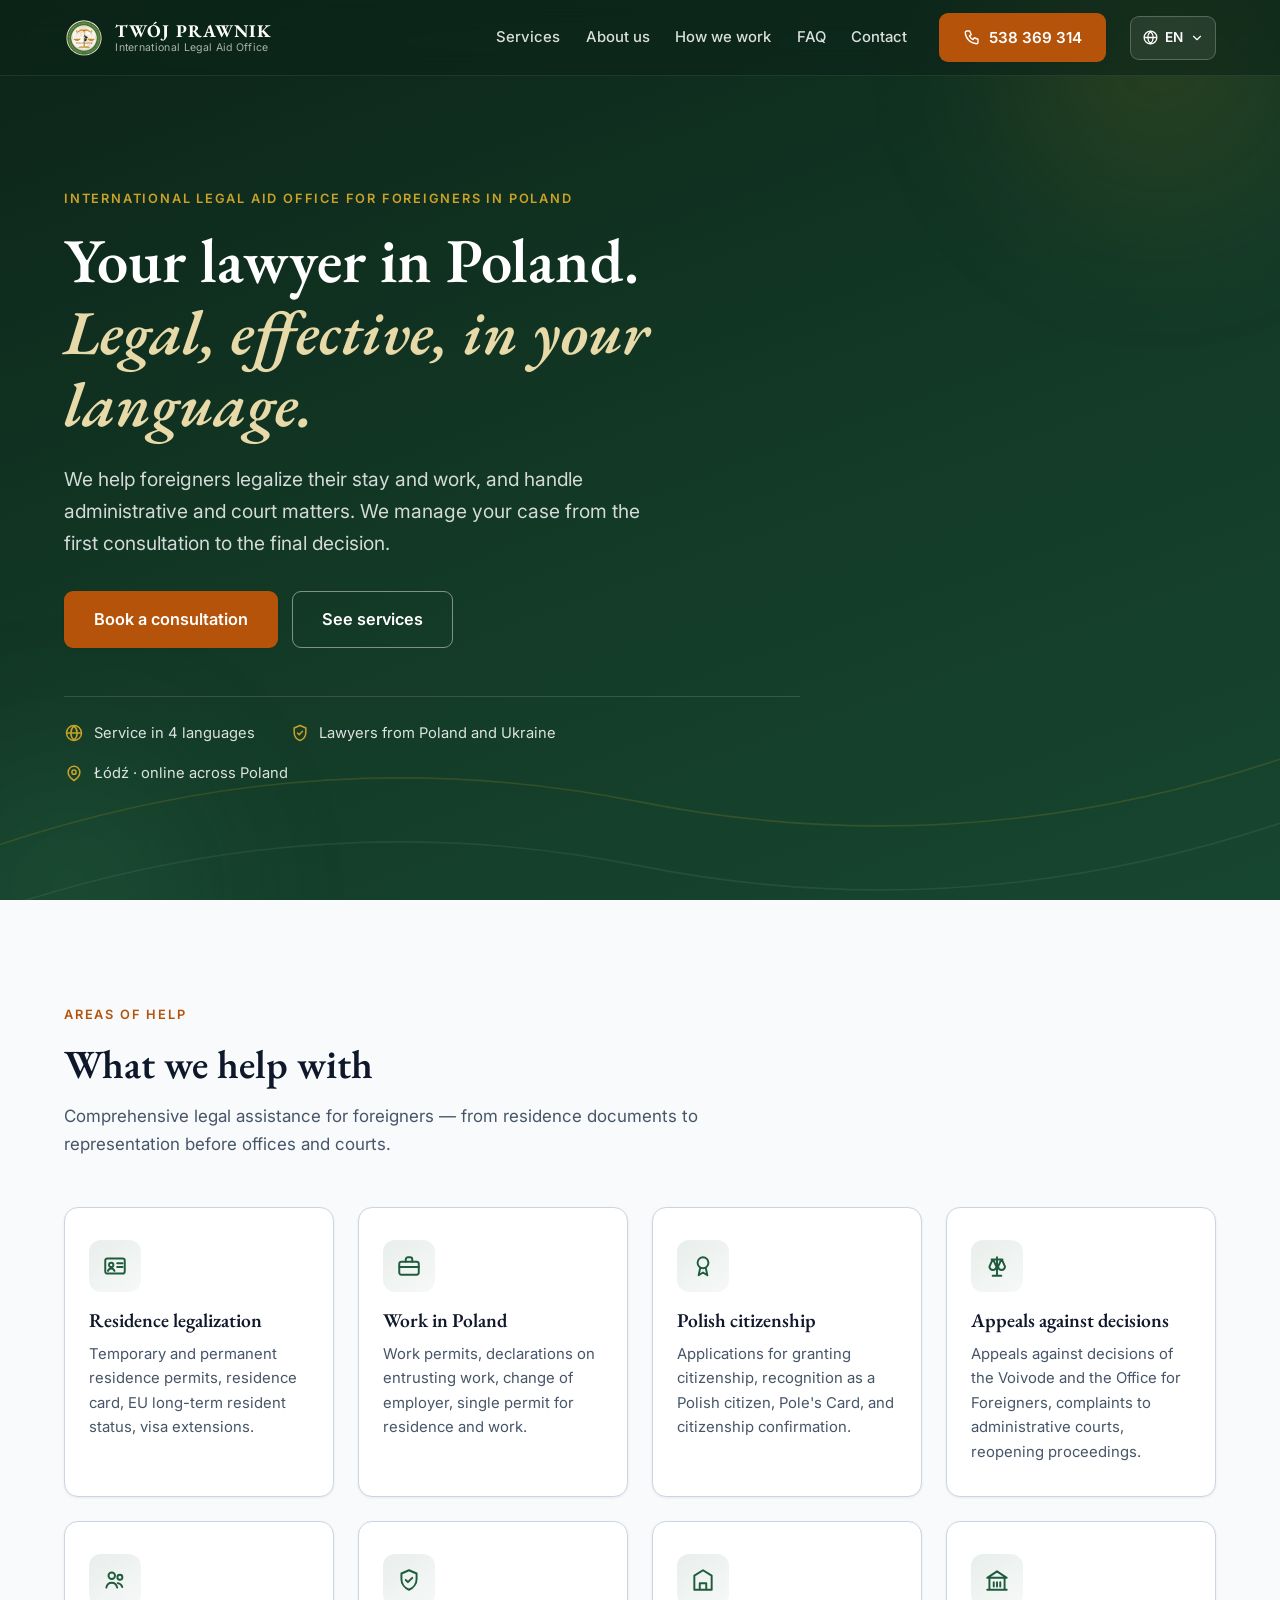
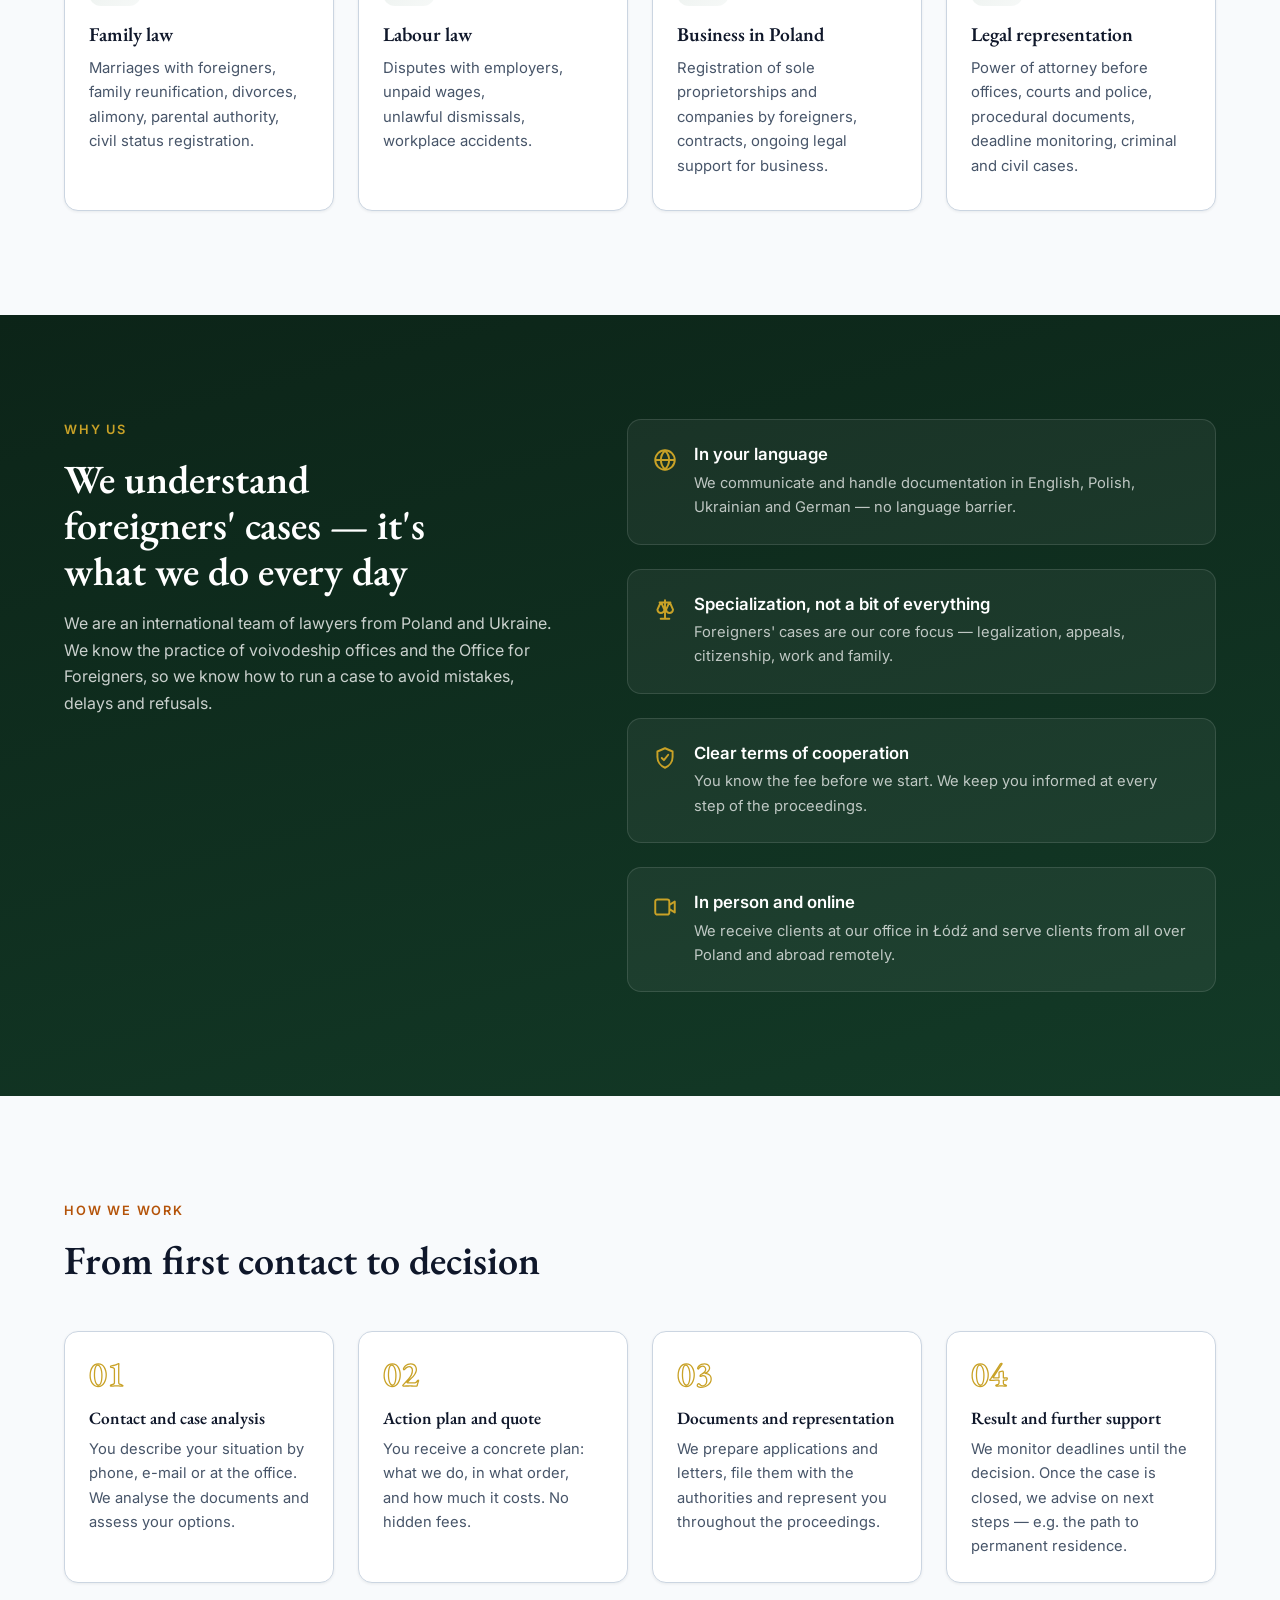
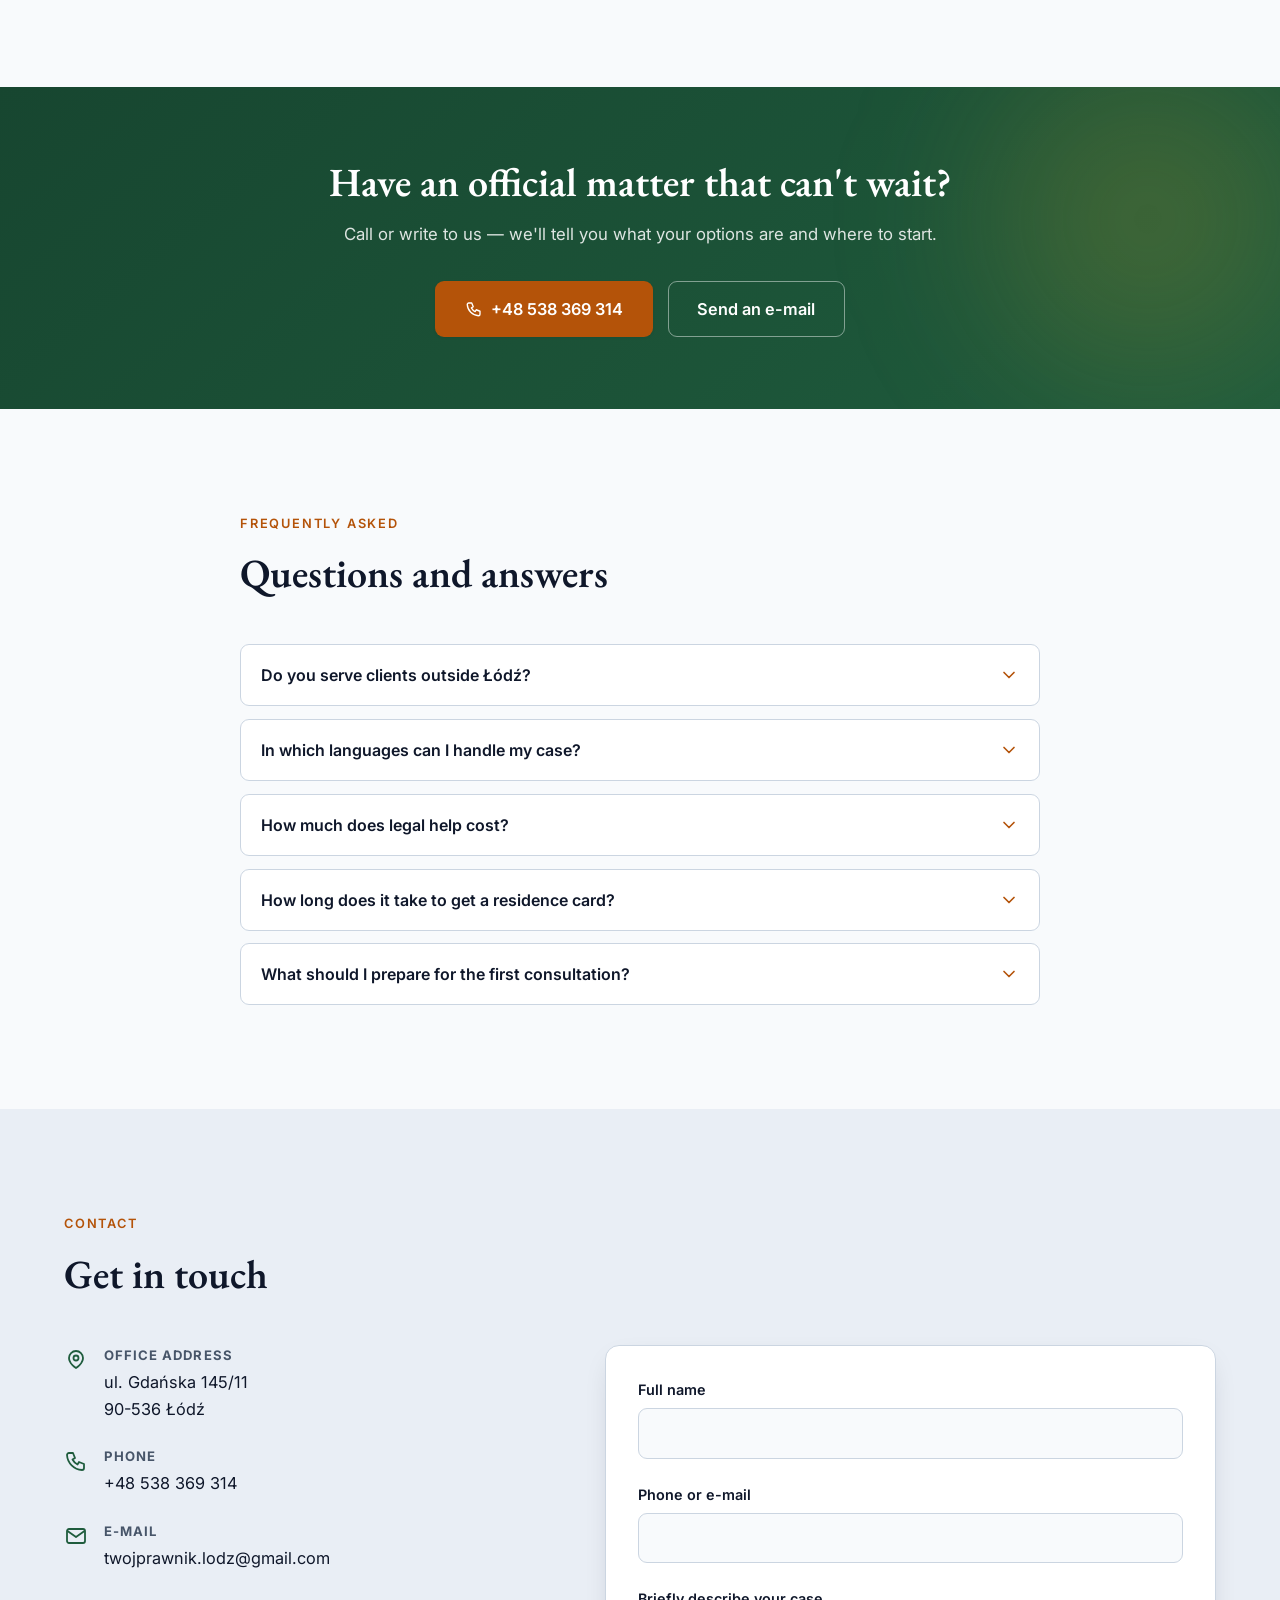
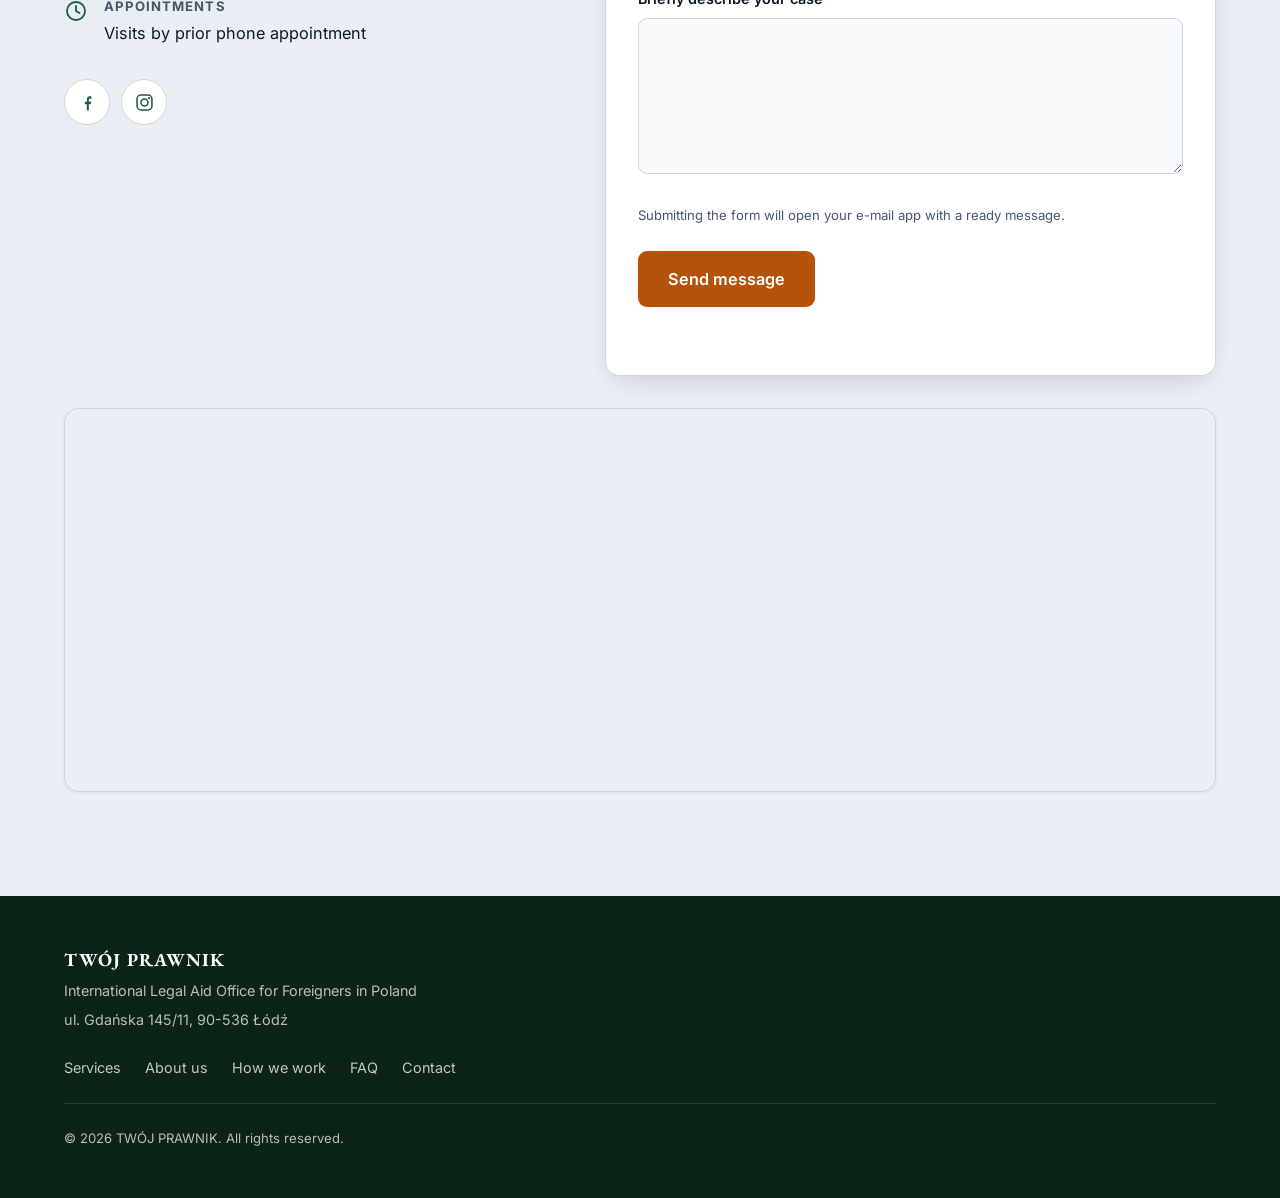
==== index.html @ 248c07c4 "Strona TWOJ PRAWNIK - biuro pomocy prawnej dla cudzoziemcow One-page w 4 jezykach (PL/UK/EN/DE, auto" ====
<!DOCTYPE html>
<html lang="pl">
<head>
  <meta charset="UTF-8">
  <meta name="viewport" content="width=device-width, initial-scale=1.0">
  <title>TWÓJ PRAWNIK — Międzynarodowe Biuro Pomocy Prawnej do spraw Cudzoziemców w Polsce</title>
  <meta name="description" content="Pomoc prawna dla cudzoziemców w Polsce: legalizacja pobytu, karta pobytu, zezwolenia na pracę, obywatelstwo, odwołania. Obsługa po polsku, ukraińsku, angielsku i niemiecku. Łódź i cała Polska.">
  <meta property="og:title" content="TWÓJ PRAWNIK — Pomoc prawna dla cudzoziemców w Polsce">
  <meta property="og:description" content="Legalizacja pobytu i pracy, obywatelstwo, odwołania. Doradzamy w 4 językach. Łódź · online w całej Polsce.">
  <meta property="og:type" content="website">
  <link rel="icon" href="assets/favicon.svg" type="image/svg+xml">
  <link rel="preconnect" href="https://fonts.googleapis.com">
  <link rel="preconnect" href="https://fonts.gstatic.com" crossorigin>
  <link href="https://fonts.googleapis.com/css2?family=EB+Garamond:wght@500;600;700&family=Inter:wght@400;500;600&display=swap" rel="stylesheet">
  <link rel="stylesheet" href="css/styles.css">
  <script type="application/ld+json">
  {
    "@context": "https://schema.org",
    "@type": "LegalService",
    "name": "TWÓJ PRAWNIK — Międzynarodowe Biuro Pomocy Prawnej do spraw Cudzoziemców w Polsce",
    "telephone": "+48538369314",
    "email": "twojprawnik.lodz@gmail.com",
    "address": {
      "@type": "PostalAddress",
      "streetAddress": "ul. Gdańska 145/11",
      "postalCode": "90-536",
      "addressLocality": "Łódź",
      "addressCountry": "PL"
    },
    "areaServed": "PL",
    "availableLanguage": ["pl", "uk", "en", "de", "ru"]
  }
  </script>
</head>
<body>

  <!-- ===== Header ===== -->
  <header class="site-header" id="top">
    <div class="container header-inner">
      <a href="#top" class="brand" aria-label="TWÓJ PRAWNIK — strona główna">
<img class="brand-mark" src="assets/logo-header.png" alt="TWÓJ PRAWNIK — logo" width="160" height="160">
        <span class="brand-text">
          <strong>TWÓJ PRAWNIK</strong>
          <small data-i18n="brand.tagline">Międzynarodowe Biuro Pomocy Prawnej</small>
        </span>
      </a>

      <nav class="main-nav" id="mainNav" aria-label="Nawigacja główna">
        <a href="#uslugi" data-i18n="nav.services">Usługi</a>
        <a href="#o-nas" data-i18n="nav.about">O nas</a>
        <a href="#proces" data-i18n="nav.process">Jak działamy</a>
        <a href="#faq" data-i18n="nav.faq">FAQ</a>
        <a href="#kontakt" data-i18n="nav.contact">Kontakt</a>
        <a href="tel:+48538369314" class="btn btn-accent nav-cta">
          <svg viewBox="0 0 24 24" fill="none" aria-hidden="true"><path d="M5 4h4l2 5-2.5 1.5a12 12 0 0 0 5 5L15 13l5 2v4a2 2 0 0 1-2 2A16 16 0 0 1 3 6a2 2 0 0 1 2-2z" stroke="currentColor" stroke-width="1.8" stroke-linecap="round" stroke-linejoin="round"/></svg>
          <span>538 369 314</span>
        </a>
      </nav>

      <div class="header-tools">
        <div class="lang-switch" id="langSwitch">
          <button class="lang-btn" id="langBtn" aria-haspopup="listbox" aria-expanded="false" aria-label="Zmień język strony">
            <svg viewBox="0 0 24 24" fill="none" aria-hidden="true"><circle cx="12" cy="12" r="9" stroke="currentColor" stroke-width="1.8"/><path d="M3.5 12h17M12 3.5c2.5 2.3 3.8 5.3 3.8 8.5s-1.3 6.2-3.8 8.5c-2.5-2.3-3.8-5.3-3.8-8.5S9.5 5.8 12 3.5z" stroke="currentColor" stroke-width="1.8"/></svg>
            <span id="langCurrent">PL</span>
            <svg class="chev" viewBox="0 0 24 24" fill="none" aria-hidden="true"><path d="m6 9 6 6 6-6" stroke="currentColor" stroke-width="2" stroke-linecap="round" stroke-linejoin="round"/></svg>
          </button>
          <ul class="lang-menu" id="langMenu" role="listbox" aria-label="Wybór języka">
            <li><button role="option" data-lang="pl" aria-selected="true"><span class="lang-code">PL</span> Polski</button></li>
            <li><button role="option" data-lang="uk" aria-selected="false"><span class="lang-code">UA</span> Українська</button></li>
            <li><button role="option" data-lang="en" aria-selected="false"><span class="lang-code">EN</span> English</button></li>
            <li><button role="option" data-lang="de" aria-selected="false"><span class="lang-code">DE</span> Deutsch</button></li>
          </ul>
        </div>

        <button class="menu-toggle" id="menuToggle" aria-expanded="false" aria-controls="mainNav" aria-label="Otwórz menu">
          <span></span><span></span><span></span>
        </button>
      </div>
    </div>
  </header>

  <main>
    <!-- ===== Hero ===== -->
    <section class="hero">
      <div class="hero-bg" aria-hidden="true">
        <div class="orb orb-1"></div>
        <div class="orb orb-2"></div>
        <svg class="hero-lines" viewBox="0 0 1200 600" preserveAspectRatio="xMidYMid slice" aria-hidden="true">
          <path d="M0 480 Q 300 380 600 440 T 1200 400" stroke="rgba(201,162,39,.18)" stroke-width="1.5" fill="none"/>
          <path d="M0 540 Q 300 440 600 500 T 1200 460" stroke="rgba(255,255,255,.07)" stroke-width="1.5" fill="none"/>
        </svg>
      </div>
      <div class="container hero-inner">
        <div class="hero-copy">
          <p class="eyebrow rise" style="--d:0" data-i18n="hero.eyebrow">Międzynarodowe Biuro Pomocy Prawnej do spraw Cudzoziemców w Polsce</p>
          <h1 class="rise" style="--d:1" data-i18n-html="hero.title">Twój prawnik w Polsce.<br><em>Legalnie, skutecznie, w&nbsp;Twoim języku.</em></h1>
          <p class="lead rise" style="--d:2" data-i18n="hero.lead">Pomagamy cudzoziemcom w legalizacji pobytu i pracy, sprawach urzędowych i sądowych. Prowadzimy sprawy od pierwszej konsultacji do decyzji.</p>
          <div class="hero-actions rise" style="--d:3">
            <a href="#kontakt" class="btn btn-accent btn-lg" data-i18n="hero.cta1">Umów konsultację</a>
            <a href="#uslugi" class="btn btn-ghost btn-lg" data-i18n="hero.cta2">Zobacz usługi</a>
          </div>
          <ul class="hero-trust rise" style="--d:4">
            <li>
              <svg viewBox="0 0 24 24" fill="none" aria-hidden="true"><circle cx="12" cy="12" r="9" stroke="currentColor" stroke-width="1.8"/><path d="M3.5 12h17M12 3.5c2.5 2.3 3.8 5.3 3.8 8.5s-1.3 6.2-3.8 8.5c-2.5-2.3-3.8-5.3-3.8-8.5S9.5 5.8 12 3.5z" stroke="currentColor" stroke-width="1.8"/></svg>
              <span data-i18n="hero.trust1">Obsługa w 4 językach</span>
            </li>
            <li>
              <svg viewBox="0 0 24 24" fill="none" aria-hidden="true"><path d="M12 3l7 3v5c0 4.5-3 8.5-7 10-4-1.5-7-5.5-7-10V6l7-3z" stroke="currentColor" stroke-width="1.8" stroke-linejoin="round"/><path d="m9 12 2 2 4-4" stroke="currentColor" stroke-width="1.8" stroke-linecap="round" stroke-linejoin="round"/></svg>
              <span data-i18n="hero.trust2">Prawnicy z Polski i Ukrainy</span>
            </li>
            <li>
              <svg viewBox="0 0 24 24" fill="none" aria-hidden="true"><path d="M12 21s-7-4.6-7-10a7 7 0 0 1 14 0c0 5.4-7 10-7 10z" stroke="currentColor" stroke-width="1.8" stroke-linejoin="round"/><circle cx="12" cy="11" r="2.5" stroke="currentColor" stroke-width="1.8"/></svg>
              <span data-i18n="hero.trust3">Łódź · online w całej Polsce</span>
            </li>
          </ul>
        </div>
      </div>
    </section>

    <!-- ===== Services ===== -->
    <section class="section" id="uslugi">
      <div class="container">
        <div class="section-head reveal">
          <p class="eyebrow" data-i18n="services.eyebrow">Zakres pomocy</p>
          <h2 data-i18n="services.title">W czym pomagamy</h2>
          <p class="section-sub" data-i18n="services.sub">Kompleksowa pomoc prawna dla cudzoziemców — od dokumentów pobytowych po reprezentację przed urzędami i sądami.</p>
        </div>
        <div class="grid services-grid">
          <article class="card reveal" style="--d:0">
            <div class="card-icon"><svg viewBox="0 0 24 24" fill="none" aria-hidden="true"><rect x="3" y="5" width="18" height="14" rx="2" stroke="currentColor" stroke-width="1.8"/><circle cx="8.5" cy="11" r="2" stroke="currentColor" stroke-width="1.8"/><path d="M5.5 16.5c.6-1.5 1.7-2.2 3-2.2s2.4.7 3 2.2M14 9.5h5M14 13h5" stroke="currentColor" stroke-width="1.8" stroke-linecap="round"/></svg></div>
            <h3 data-i18n="services.s1t">Legalizacja pobytu</h3>
            <p data-i18n="services.s1d">Zezwolenia na pobyt czasowy i stały, karta pobytu, pobyt rezydenta długoterminowego UE, przedłużanie wiz.</p>
          </article>
          <article class="card reveal" style="--d:1">
            <div class="card-icon"><svg viewBox="0 0 24 24" fill="none" aria-hidden="true"><rect x="3" y="8" width="18" height="12" rx="2" stroke="currentColor" stroke-width="1.8"/><path d="M9 8V6a2 2 0 0 1 2-2h2a2 2 0 0 1 2 2v2M3 13h18" stroke="currentColor" stroke-width="1.8" stroke-linecap="round"/></svg></div>
            <h3 data-i18n="services.s2t">Praca w Polsce</h3>
            <p data-i18n="services.s2d">Zezwolenia na pracę, oświadczenia o powierzeniu pracy, zmiana pracodawcy, jednolite zezwolenie na pobyt i pracę.</p>
          </article>
          <article class="card reveal" style="--d:2">
            <div class="card-icon"><svg viewBox="0 0 24 24" fill="none" aria-hidden="true"><circle cx="12" cy="9" r="5" stroke="currentColor" stroke-width="1.8"/><path d="m9.5 13.5-1.5 7 4-2.5 4 2.5-1.5-7" stroke="currentColor" stroke-width="1.8" stroke-linejoin="round"/></svg></div>
            <h3 data-i18n="services.s3t">Obywatelstwo polskie</h3>
            <p data-i18n="services.s3d">Wnioski o nadanie obywatelstwa, uznanie za obywatela polskiego, Karta Polaka i potwierdzenie posiadania obywatelstwa.</p>
          </article>
          <article class="card reveal" style="--d:3">
            <div class="card-icon"><svg viewBox="0 0 24 24" fill="none" aria-hidden="true"><path d="M12 4v17M7 6h10M8 6 5 12.5a3.2 3.2 0 0 0 6.4 0L8.5 6M16 6l-3 6.5a3.2 3.2 0 0 0 6.4 0L16.5 6M8 21h8" stroke="currentColor" stroke-width="1.8" stroke-linecap="round" stroke-linejoin="round"/></svg></div>
            <h3 data-i18n="services.s4t">Odwołania od decyzji</h3>
            <p data-i18n="services.s4d">Odwołania od decyzji wojewody i Urzędu do Spraw Cudzoziemców, skargi do sądów administracyjnych, wznowienie postępowań.</p>
          </article>
          <article class="card reveal" style="--d:4">
            <div class="card-icon"><svg viewBox="0 0 24 24" fill="none" aria-hidden="true"><circle cx="9" cy="8" r="3" stroke="currentColor" stroke-width="1.8"/><circle cx="16.5" cy="9.5" r="2.3" stroke="currentColor" stroke-width="1.8"/><path d="M4 19c.6-3 2.6-4.5 5-4.5s4.4 1.5 5 4.5M14.5 14.9c1.9.2 3.6 1.4 4.2 3.6" stroke="currentColor" stroke-width="1.8" stroke-linecap="round"/></svg></div>
            <h3 data-i18n="services.s5t">Prawo rodzinne</h3>
            <p data-i18n="services.s5d">Małżeństwa z cudzoziemcami, łączenie rodzin, rozwody, alimenty, władza rodzicielska, rejestracja aktów stanu cywilnego.</p>
          </article>
          <article class="card reveal" style="--d:5">
            <div class="card-icon"><svg viewBox="0 0 24 24" fill="none" aria-hidden="true"><path d="M12 3l7 3v5c0 4.5-3 8.5-7 10-4-1.5-7-5.5-7-10V6l7-3z" stroke="currentColor" stroke-width="1.8" stroke-linejoin="round"/><path d="m9 12 2 2 4-4" stroke="currentColor" stroke-width="1.8" stroke-linecap="round" stroke-linejoin="round"/></svg></div>
            <h3 data-i18n="services.s6t">Prawo pracy</h3>
            <p data-i18n="services.s6d">Spory z pracodawcą, niewypłacone wynagrodzenia, niezgodne z prawem zwolnienia, wypadki przy pracy.</p>
          </article>
          <article class="card reveal" style="--d:6">
            <div class="card-icon"><svg viewBox="0 0 24 24" fill="none" aria-hidden="true"><path d="M4 21V8l8-5 8 5v13M9 21v-6h6v6M4 21h16" stroke="currentColor" stroke-width="1.8" stroke-linecap="round" stroke-linejoin="round"/></svg></div>
            <h3 data-i18n="services.s7t">Firma w Polsce</h3>
            <p data-i18n="services.s7d">Rejestracja działalności gospodarczej i spółek przez cudzoziemców, umowy, bieżąca obsługa prawna biznesu.</p>
          </article>
          <article class="card reveal" style="--d:7">
            <div class="card-icon"><svg viewBox="0 0 24 24" fill="none" aria-hidden="true"><path d="M3 21h18M5 21V10M19 21V10M3 10l9-6 9 6H3zM9 14v4M15 14v4M12 14v4" stroke="currentColor" stroke-width="1.8" stroke-linecap="round" stroke-linejoin="round"/></svg></div>
            <h3 data-i18n="services.s8t">Reprezentacja prawna</h3>
            <p data-i18n="services.s8d">Pełnomocnictwo przed urzędami, sądami i policją, pisma procesowe, pilnowanie terminów, sprawy karne i cywilne.</p>
          </article>
        </div>
      </div>
    </section>

    <!-- ===== Why us ===== -->
    <section class="section section-navy" id="o-nas">
      <div class="container">
        <div class="split">
          <div class="split-copy reveal">
            <p class="eyebrow gold" data-i18n="about.eyebrow">Dlaczego my</p>
            <h2 data-i18n="about.title">Rozumiemy sprawy cudzoziemców — bo to nasza codzienność</h2>
            <p data-i18n="about.text">Jesteśmy międzynarodowym zespołem prawników z Polski i Ukrainy. Znamy praktykę urzędów wojewódzkich i Urzędu do Spraw Cudzoziemców, dlatego wiemy, jak prowadzić sprawę, żeby uniknąć błędów, przewlekłości i odmów.</p>
          </div>
          <ul class="value-list">
            <li class="reveal" style="--d:0">
              <svg viewBox="0 0 24 24" fill="none" aria-hidden="true"><circle cx="12" cy="12" r="9" stroke="currentColor" stroke-width="1.8"/><path d="M3.5 12h17M12 3.5c2.5 2.3 3.8 5.3 3.8 8.5s-1.3 6.2-3.8 8.5c-2.5-2.3-3.8-5.3-3.8-8.5S9.5 5.8 12 3.5z" stroke="currentColor" stroke-width="1.8"/></svg>
              <div>
                <h3 data-i18n="about.v1t">W Twoim języku</h3>
                <p data-i18n="about.v1d">Rozmawiamy i prowadzimy dokumentację po polsku, ukraińsku, angielsku i niemiecku — bez bariery językowej.</p>
              </div>
            </li>
            <li class="reveal" style="--d:1">
              <svg viewBox="0 0 24 24" fill="none" aria-hidden="true"><path d="M12 4v17M7 6h10M8 6 5 12.5a3.2 3.2 0 0 0 6.4 0L8.5 6M16 6l-3 6.5a3.2 3.2 0 0 0 6.4 0L16.5 6M8 21h8" stroke="currentColor" stroke-width="1.8" stroke-linecap="round" stroke-linejoin="round"/></svg>
              <div>
                <h3 data-i18n="about.v2t">Specjalizacja, nie wszystko-po-trochu</h3>
                <p data-i18n="about.v2d">Sprawy cudzoziemców to nasz główny obszar — legalizacja, odwołania, obywatelstwo, praca i rodzina.</p>
              </div>
            </li>
            <li class="reveal" style="--d:2">
              <svg viewBox="0 0 24 24" fill="none" aria-hidden="true"><path d="M9 12l2 2 4-5M12 3l7 3v5c0 4.5-3 8.5-7 10-4-1.5-7-5.5-7-10V6l7-3z" stroke="currentColor" stroke-width="1.8" stroke-linecap="round" stroke-linejoin="round"/></svg>
              <div>
                <h3 data-i18n="about.v3t">Jasne zasady współpracy</h3>
                <p data-i18n="about.v3d">Wycenę poznasz przed rozpoczęciem sprawy. Informujemy o każdym kroku postępowania na bieżąco.</p>
              </div>
            </li>
            <li class="reveal" style="--d:3">
              <svg viewBox="0 0 24 24" fill="none" aria-hidden="true"><rect x="3" y="5" width="13" height="14" rx="2" stroke="currentColor" stroke-width="1.8"/><path d="M16 10l5-3v10l-5-3" stroke="currentColor" stroke-width="1.8" stroke-linejoin="round"/></svg>
              <div>
                <h3 data-i18n="about.v4t">Stacjonarnie i online</h3>
                <p data-i18n="about.v4d">Przyjmujemy w biurze w Łodzi, a klientów z całej Polski i z zagranicy obsługujemy zdalnie.</p>
              </div>
            </li>
          </ul>
        </div>
      </div>
    </section>

    <!-- ===== Process ===== -->
    <section class="section" id="proces">
      <div class="container">
        <div class="section-head reveal">
          <p class="eyebrow" data-i18n="process.eyebrow">Jak działamy</p>
          <h2 data-i18n="process.title">Od pierwszego kontaktu do decyzji</h2>
        </div>
        <ol class="steps">
          <li class="step reveal" style="--d:0">
            <span class="step-num">01</span>
            <h3 data-i18n="process.p1t">Kontakt i analiza sprawy</h3>
            <p data-i18n="process.p1d">Opisujesz nam swoją sytuację telefonicznie, mailowo lub w biurze. Analizujemy dokumenty i oceniamy możliwości.</p>
          </li>
          <li class="step reveal" style="--d:1">
            <span class="step-num">02</span>
            <h3 data-i18n="process.p2t">Plan działania i wycena</h3>
            <p data-i18n="process.p2d">Otrzymujesz konkretny plan: co robimy, w jakiej kolejności i ile to kosztuje. Bez ukrytych opłat.</p>
          </li>
          <li class="step reveal" style="--d:2">
            <span class="step-num">03</span>
            <h3 data-i18n="process.p3t">Dokumenty i reprezentacja</h3>
            <p data-i18n="process.p3d">Przygotowujemy wnioski i pisma, składamy je w urzędach i reprezentujemy Cię w całym postępowaniu.</p>
          </li>
          <li class="step reveal" style="--d:3">
            <span class="step-num">04</span>
            <h3 data-i18n="process.p4t">Wynik i dalsze wsparcie</h3>
            <p data-i18n="process.p4d">Pilnujemy terminów aż do decyzji. Po zakończeniu sprawy doradzamy, co dalej — np. kolejne kroki do pobytu stałego.</p>
          </li>
        </ol>
      </div>
    </section>

    <!-- ===== CTA band ===== -->
    <section class="cta-band">
      <div class="container cta-inner reveal">
        <h2 data-i18n="cta.title">Masz sprawę urzędową, która nie może czekać?</h2>
        <p data-i18n="cta.text">Zadzwoń lub napisz — powiemy Ci, jakie masz możliwości i od czego zacząć.</p>
        <div class="hero-actions">
          <a href="tel:+48538369314" class="btn btn-accent btn-lg">
            <svg viewBox="0 0 24 24" fill="none" aria-hidden="true"><path d="M5 4h4l2 5-2.5 1.5a12 12 0 0 0 5 5L15 13l5 2v4a2 2 0 0 1-2 2A16 16 0 0 1 3 6a2 2 0 0 1 2-2z" stroke="currentColor" stroke-width="1.8" stroke-linecap="round" stroke-linejoin="round"/></svg>
            <span>+48 538 369 314</span>
          </a>
          <a href="mailto:twojprawnik.lodz@gmail.com" class="btn btn-ghost btn-lg" data-i18n="cta.mail">Napisz e-mail</a>
        </div>
      </div>
    </section>

    <!-- ===== FAQ ===== -->
    <section class="section" id="faq">
      <div class="container container-narrow">
        <div class="section-head reveal">
          <p class="eyebrow" data-i18n="faq.eyebrow">Częste pytania</p>
          <h2 data-i18n="faq.title">Pytania i odpowiedzi</h2>
        </div>
        <div class="faq-list">
          <details class="faq-item reveal" style="--d:0">
            <summary><span data-i18n="faq.q1">Czy obsługujecie klientów spoza Łodzi?</span><svg viewBox="0 0 24 24" fill="none" aria-hidden="true"><path d="m6 9 6 6 6-6" stroke="currentColor" stroke-width="2" stroke-linecap="round" stroke-linejoin="round"/></svg></summary>
            <div class="faq-body"><p data-i18n="faq.a1">Tak. Sprawy urzędowe prowadzimy w całej Polsce, a konsultacje odbywają się także online i telefonicznie. Dokumenty można przekazać elektronicznie lub pocztą.</p></div>
          </details>
          <details class="faq-item reveal" style="--d:1">
            <summary><span data-i18n="faq.q2">W jakich językach mogę załatwić sprawę?</span><svg viewBox="0 0 24 24" fill="none" aria-hidden="true"><path d="m6 9 6 6 6-6" stroke="currentColor" stroke-width="2" stroke-linecap="round" stroke-linejoin="round"/></svg></summary>
            <div class="faq-body"><p data-i18n="faq.a2">Obsługujemy klientów po polsku, ukraińsku, angielsku i niemiecku. Całą komunikację z urzędami prowadzimy za Ciebie w języku polskim.</p></div>
          </details>
          <details class="faq-item reveal" style="--d:2">
            <summary><span data-i18n="faq.q3">Ile kosztuje pomoc prawna?</span><svg viewBox="0 0 24 24" fill="none" aria-hidden="true"><path d="m6 9 6 6 6-6" stroke="currentColor" stroke-width="2" stroke-linecap="round" stroke-linejoin="round"/></svg></summary>
            <div class="faq-body"><p data-i18n="faq.a3">Koszt zależy od rodzaju i złożoności sprawy. Po pierwszej rozmowie i analizie dokumentów przedstawiamy konkretną wycenę — zanim podejmiesz decyzję o współpracy.</p></div>
          </details>
          <details class="faq-item reveal" style="--d:3">
            <summary><span data-i18n="faq.q4">Jak długo trwa uzyskanie karty pobytu?</span><svg viewBox="0 0 24 24" fill="none" aria-hidden="true"><path d="m6 9 6 6 6-6" stroke="currentColor" stroke-width="2" stroke-linecap="round" stroke-linejoin="round"/></svg></summary>
            <div class="faq-body"><p data-i18n="faq.a4">Czas zależy od urzędu wojewódzkiego i kompletności wniosku — zwykle od kilku miesięcy do ponad roku. Dobrze przygotowany wniosek i aktywne pilnowanie sprawy znacząco skracają postępowanie.</p></div>
          </details>
          <details class="faq-item reveal" style="--d:4">
            <summary><span data-i18n="faq.q5">Co przygotować na pierwszą konsultację?</span><svg viewBox="0 0 24 24" fill="none" aria-hidden="true"><path d="m6 9 6 6 6-6" stroke="currentColor" stroke-width="2" stroke-linecap="round" stroke-linejoin="round"/></svg></summary>
            <div class="faq-body"><p data-i18n="faq.a5">Paszport, dotychczasowe dokumenty pobytowe, korespondencję z urzędem (decyzje, wezwania) oraz dokumenty dotyczące pracy lub rodziny. Jeśli czegoś brakuje — pomożemy to skompletować.</p></div>
          </details>
        </div>
      </div>
    </section>

    <!-- ===== Contact ===== -->
    <section class="section section-contact" id="kontakt">
      <div class="container">
        <div class="section-head reveal">
          <p class="eyebrow" data-i18n="contact.eyebrow">Kontakt</p>
          <h2 data-i18n="contact.title">Skontaktuj się z nami</h2>
        </div>
        <div class="contact-grid">
          <div class="contact-info reveal">
            <ul class="contact-list">
              <li>
                <svg viewBox="0 0 24 24" fill="none" aria-hidden="true"><path d="M12 21s-7-4.6-7-10a7 7 0 0 1 14 0c0 5.4-7 10-7 10z" stroke="currentColor" stroke-width="1.8" stroke-linejoin="round"/><circle cx="12" cy="11" r="2.5" stroke="currentColor" stroke-width="1.8"/></svg>
                <div><strong data-i18n="contact.addrLabel">Adres biura</strong><span>ul. Gdańska 145/11<br>90-536 Łódź</span></div>
              </li>
              <li>
                <svg viewBox="0 0 24 24" fill="none" aria-hidden="true"><path d="M5 4h4l2 5-2.5 1.5a12 12 0 0 0 5 5L15 13l5 2v4a2 2 0 0 1-2 2A16 16 0 0 1 3 6a2 2 0 0 1 2-2z" stroke="currentColor" stroke-width="1.8" stroke-linecap="round" stroke-linejoin="round"/></svg>
                <div><strong data-i18n="contact.phoneLabel">Telefon</strong><a href="tel:+48538369314">+48 538 369 314</a></div>
              </li>
              <li>
                <svg viewBox="0 0 24 24" fill="none" aria-hidden="true"><rect x="3" y="5" width="18" height="14" rx="2" stroke="currentColor" stroke-width="1.8"/><path d="m3.5 7 8.5 6 8.5-6" stroke="currentColor" stroke-width="1.8" stroke-linejoin="round"/></svg>
                <div><strong>E-mail</strong><a href="mailto:twojprawnik.lodz@gmail.com">twojprawnik.lodz@gmail.com</a></div>
              </li>
              <li>
                <svg viewBox="0 0 24 24" fill="none" aria-hidden="true"><circle cx="12" cy="12" r="9" stroke="currentColor" stroke-width="1.8"/><path d="M12 7v5l3.5 2" stroke="currentColor" stroke-width="1.8" stroke-linecap="round" stroke-linejoin="round"/></svg>
                <div><strong data-i18n="contact.hoursLabel">Przyjęcia</strong><span data-i18n="contact.hours">Wizyty po wcześniejszym umówieniu telefonicznym</span></div>
              </li>
            </ul>
            <div class="socials">
              <a href="https://www.facebook.com/p/%D0%A2%D0%B2%D1%96%D0%B9-%D0%9F%D1%80%D0%B0%D0%B2%D0%BD%D0%B8%D0%BA-61550852785032/" target="_blank" rel="noopener" aria-label="Facebook">
                <svg viewBox="0 0 24 24" fill="currentColor" aria-hidden="true"><path d="M13.5 21v-7h2.4l.4-3h-2.8V9.1c0-.9.3-1.5 1.6-1.5h1.3V4.9c-.2 0-1-.1-1.9-.1-1.9 0-3.2 1.2-3.2 3.3V11H9v3h2.3v7h2.2z"/></svg>
              </a>
              <a href="https://www.instagram.com/twoj_prawnik_mbppdscwpolsce/" target="_blank" rel="noopener" aria-label="Instagram">
                <svg viewBox="0 0 24 24" fill="none" aria-hidden="true"><rect x="3.5" y="3.5" width="17" height="17" rx="4.5" stroke="currentColor" stroke-width="1.8"/><circle cx="12" cy="12" r="4" stroke="currentColor" stroke-width="1.8"/><circle cx="17" cy="7" r="1.2" fill="currentColor"/></svg>
              </a>
            </div>
          </div>

          <form class="contact-form reveal" id="contactForm" novalidate>
            <div class="form-row">
              <label for="fName" data-i18n="form.name">Imię i nazwisko</label>
              <input type="text" id="fName" name="name" autocomplete="name" required>
            </div>
            <div class="form-row">
              <label for="fPhone" data-i18n="form.phone">Telefon lub e-mail</label>
              <input type="text" id="fPhone" name="contact" autocomplete="tel" required>
            </div>
            <div class="form-row">
              <label for="fMsg" data-i18n="form.msg">Opisz krótko swoją sprawę</label>
              <textarea id="fMsg" name="message" rows="5" required></textarea>
            </div>
            <p class="form-hint" data-i18n="form.hint">Wysłanie formularza otworzy Twój program pocztowy z gotową wiadomością.</p>
            <button type="submit" class="btn btn-accent btn-lg" data-i18n="form.send">Wyślij wiadomość</button>
            <p class="form-status" id="formStatus" role="alert" aria-live="polite"></p>
          </form>
        </div>

        <div class="map-wrap reveal">
          <iframe title="Mapa — ul. Gdańska 145, Łódź" src="https://www.google.com/maps?q=Gda%C5%84ska%20145%2C%2090-536%20%C5%81%C3%B3d%C5%BA&output=embed" loading="lazy" referrerpolicy="no-referrer-when-downgrade" allowfullscreen></iframe>
        </div>
      </div>
    </section>
  </main>

  <!-- ===== Footer ===== -->
  <footer class="site-footer">
    <div class="container footer-inner">
      <div class="footer-brand">
        <strong>TWÓJ PRAWNIK</strong>
        <p data-i18n="footer.name">Międzynarodowe Biuro Pomocy Prawnej do spraw Cudzoziemców w Polsce</p>
        <p>ul. Gdańska 145/11, 90-536 Łódź</p>
      </div>
      <nav class="footer-nav" aria-label="Stopka">
        <a href="#uslugi" data-i18n="nav.services">Usługi</a>
        <a href="#o-nas" data-i18n="nav.about">O nas</a>
        <a href="#proces" data-i18n="nav.process">Jak działamy</a>
        <a href="#faq" data-i18n="nav.faq">FAQ</a>
        <a href="#kontakt" data-i18n="nav.contact">Kontakt</a>
      </nav>
      <p class="footer-note">© <span id="year">2026</span> TWÓJ PRAWNIK. <span data-i18n="footer.rights">Wszelkie prawa zastrzeżone.</span></p>
    </div>
  </footer>

  <script src="js/i18n.js"></script>
  <script src="js/main.js"></script>
</body>
</html>
---- css/styles.css ----
/* ============================================================
   TWÓJ PRAWNIK — Trust & Authority design system
   Palette: brand green + trust gold (kolory z logo firmy)
   Type: EB Garamond (headings) / Inter (body)
   ============================================================ */

:root {
  --c-primary: #1f5c3d;
  --c-primary-deep: #174630;
  --c-navy-950: #0c2418;
  --c-navy-900: #133a27;
  --c-ink: #0f172a;
  --c-text: #1e293b;
  --c-text-soft: #475569;
  --c-bg: #f8fafc;
  --c-surface: #ffffff;
  --c-muted: #e9eef5;
  --c-border: #cbd5e1;
  --c-accent: #b45309;
  --c-accent-hover: #92400e;
  --c-gold: #c9a227;
  --c-gold-soft: #e7d9a8;

  --font-head: "EB Garamond", Georgia, serif;
  --font-body: "Inter", system-ui, -apple-system, "Segoe UI", sans-serif;

  --space-1: 0.5rem;
  --space-2: 1rem;
  --space-3: 1.5rem;
  --space-4: 2rem;
  --space-5: 3rem;
  --space-6: 4.5rem;
  --space-7: 6.5rem;

  --radius: 14px;
  --radius-sm: 9px;
  --shadow-sm: 0 1px 3px rgba(15, 23, 42, 0.07);
  --shadow-md: 0 10px 30px -12px rgba(15, 23, 42, 0.22);
  --shadow-lg: 0 24px 50px -20px rgba(12, 36, 24, 0.35);

  --ease-out: cubic-bezier(0.22, 1, 0.36, 1);
  --dur: 240ms;
  --header-h: 76px;
}

/* ---------- Reset / base ---------- */
*, *::before, *::after { box-sizing: border-box; }
* { margin: 0; }

html {
  scroll-behavior: smooth;
  scroll-padding-top: calc(var(--header-h) + 12px);
}

body {
  font-family: var(--font-body);
  font-size: 1rem;
  line-height: 1.65;
  color: var(--c-text);
  background: var(--c-bg);
  -webkit-font-smoothing: antialiased;
  overflow-x: hidden;
}

img, svg, iframe { display: block; max-width: 100%; }

h1, h2, h3 {
  font-family: var(--font-head);
  color: var(--c-ink);
  line-height: 1.15;
  font-weight: 600;
  text-wrap: balance;
}

h1 { font-size: clamp(2.3rem, 5.2vw, 3.9rem); }
h2 { font-size: clamp(1.7rem, 3.4vw, 2.5rem); }
h3 { font-size: 1.22rem; line-height: 1.3; }

p { text-wrap: pretty; }

a { color: var(--c-primary); text-decoration: none; }
a:hover { text-decoration: underline; }

button { font: inherit; cursor: pointer; }

:focus-visible {
  outline: 3px solid var(--c-primary);
  outline-offset: 2px;
  border-radius: 4px;
}

.section-navy :focus-visible,
.hero :focus-visible,
.cta-band :focus-visible,
.site-footer :focus-visible {
  outline-color: var(--c-gold);
}

.container {
  width: min(100% - 2.5rem, 72rem);
  margin-inline: auto;
}

.container-narrow { width: min(100% - 2.5rem, 50rem); }

.section { padding-block: var(--space-7); }

.section-head {
  max-width: 42rem;
  margin-bottom: var(--space-5);
}

.section-sub {
  margin-top: var(--space-2);
  color: var(--c-text-soft);
  font-size: 1.06rem;
}

.eyebrow {
  font-size: 0.8rem;
  font-weight: 600;
  letter-spacing: 0.14em;
  text-transform: uppercase;
  color: var(--c-accent);
  margin-bottom: var(--space-2);
}

.eyebrow.gold { color: var(--c-gold); }

/* ---------- Buttons ---------- */
.btn {
  display: inline-flex;
  align-items: center;
  justify-content: center;
  gap: 0.55rem;
  min-height: 44px;
  padding: 0.7rem 1.4rem;
  border-radius: var(--radius-sm);
  border: 1.5px solid transparent;
  font-weight: 600;
  font-size: 0.95rem;
  text-decoration: none;
  cursor: pointer;
  transition: background-color var(--dur) var(--ease-out),
              border-color var(--dur) var(--ease-out),
              color var(--dur) var(--ease-out),
              transform var(--dur) var(--ease-out),
              box-shadow var(--dur) var(--ease-out);
}

.btn:hover { text-decoration: none; transform: translateY(-2px); }
.btn:active { transform: translateY(0) scale(0.98); }

.btn svg { width: 18px; height: 18px; flex: none; }

.btn-lg { min-height: 52px; padding: 0.85rem 1.8rem; font-size: 1.02rem; }

.btn-accent {
  background: var(--c-accent);
  color: #fff;
  box-shadow: var(--shadow-sm);
}
.btn-accent:hover { background: var(--c-accent-hover); box-shadow: var(--shadow-md); }

.btn-ghost {
  border-color: rgba(255, 255, 255, 0.45);
  color: #fff;
}
.btn-ghost:hover { border-color: #fff; background: rgba(255, 255, 255, 0.08); }

/* ---------- Header ---------- */
.site-header {
  position: fixed;
  inset: 0 0 auto 0;
  z-index: 100;
  height: var(--header-h);
  background: rgba(12, 36, 24, 0.55);
  backdrop-filter: blur(14px);
  -webkit-backdrop-filter: blur(14px);
  border-bottom: 1px solid rgba(255, 255, 255, 0.08);
  transition: background-color 300ms var(--ease-out), box-shadow 300ms var(--ease-out);
}

.site-header.scrolled {
  background: rgba(12, 36, 24, 0.92);
  box-shadow: 0 8px 24px -16px rgba(0, 0, 0, 0.5);
}

.header-inner {
  height: 100%;
  display: flex;
  align-items: center;
  gap: var(--space-3);
}

.brand {
  display: flex;
  align-items: center;
  gap: 0.7rem;
  color: #fff;
  text-decoration: none;
  margin-right: auto;
}
.brand:hover { text-decoration: none; }

.brand-mark { width: 40px; height: 40px; color: var(--c-gold); flex: none; }

.brand-text { display: flex; flex-direction: column; line-height: 1.2; }
.brand-text strong {
  font-family: var(--font-head);
  font-size: 1.12rem;
  letter-spacing: 0.06em;
}
.brand-text small {
  font-size: 0.66rem;
  letter-spacing: 0.03em;
  color: rgba(255, 255, 255, 0.65);
}

.main-nav {
  display: flex;
  align-items: center;
  gap: 1.6rem;
}

.main-nav > a:not(.btn) {
  color: rgba(255, 255, 255, 0.85);
  font-size: 0.93rem;
  font-weight: 500;
  padding: 0.5rem 0;
  position: relative;
}
.main-nav > a:not(.btn):hover { color: #fff; text-decoration: none; }

.main-nav > a:not(.btn)::after {
  content: "";
  position: absolute;
  left: 0; right: 0; bottom: 0;
  height: 2px;
  background: var(--c-gold);
  transform: scaleX(0);
  transform-origin: left;
  transition: transform var(--dur) var(--ease-out);
}
.main-nav > a:not(.btn):hover::after { transform: scaleX(1); }

.nav-cta { margin-left: 0.4rem; }

.header-tools { display: flex; align-items: center; gap: 0.6rem; }

/* Language switcher */
.lang-switch { position: relative; }

.lang-btn {
  display: inline-flex;
  align-items: center;
  gap: 0.4rem;
  min-height: 44px;
  padding: 0.45rem 0.7rem;
  background: rgba(255, 255, 255, 0.08);
  border: 1px solid rgba(255, 255, 255, 0.22);
  border-radius: var(--radius-sm);
  color: #fff;
  font-weight: 600;
  font-size: 0.85rem;
  transition: background-color var(--dur) var(--ease-out), border-color var(--dur) var(--ease-out);
}
.lang-btn:hover { background: rgba(255, 255, 255, 0.16); }
.lang-btn svg { width: 17px; height: 17px; }
.lang-btn .chev { width: 14px; height: 14px; transition: transform var(--dur) var(--ease-out); }
.lang-switch.open .chev { transform: rotate(180deg); }

.lang-menu {
  position: absolute;
  top: calc(100% + 8px);
  right: 0;
  min-width: 11.5rem;
  list-style: none;
  margin: 0;
  padding: 0.4rem;
  background: var(--c-surface);
  border: 1px solid var(--c-border);
  border-radius: var(--radius-sm);
  box-shadow: var(--shadow-lg);
  opacity: 0;
  transform: translateY(-6px) scale(0.98);
  transform-origin: top right;
  pointer-events: none;
  transition: opacity var(--dur) var(--ease-out), transform var(--dur) var(--ease-out);
}

.lang-switch.open .lang-menu {
  opacity: 1;
  transform: translateY(0) scale(1);
  pointer-events: auto;
}

.lang-menu button {
  display: flex;
  align-items: center;
  gap: 0.7rem;
  width: 100%;
  min-height: 44px;
  padding: 0.5rem 0.8rem;
  border: 0;
  background: none;
  border-radius: 7px;
  font-size: 0.92rem;
  color: var(--c-text);
  text-align: left;
  transition: background-color 150ms var(--ease-out);
}
.lang-menu button:hover { background: var(--c-muted); }
.lang-menu button[aria-selected="true"] { background: var(--c-muted); font-weight: 600; }

.lang-code {
  font-size: 0.7rem;
  font-weight: 700;
  letter-spacing: 0.05em;
  color: var(--c-primary);
  background: rgba(31, 92, 61, 0.1);
  border-radius: 5px;
  padding: 0.2rem 0.4rem;
  min-width: 2.1rem;
  text-align: center;
}

/* Burger */
.menu-toggle {
  display: none;
  flex-direction: column;
  justify-content: center;
  gap: 5px;
  width: 44px;
  height: 44px;
  padding: 10px;
  background: none;
  border: 0;
}
.menu-toggle span {
  display: block;
  height: 2px;
  border-radius: 2px;
  background: #fff;
  transition: transform var(--dur) var(--ease-out), opacity var(--dur) var(--ease-out);
}
.menu-toggle[aria-expanded="true"] span:nth-child(1) { transform: translateY(7px) rotate(45deg); }
.menu-toggle[aria-expanded="true"] span:nth-child(2) { opacity: 0; }
.menu-toggle[aria-expanded="true"] span:nth-child(3) { transform: translateY(-7px) rotate(-45deg); }

/* ---------- Hero ---------- */
.hero {
  position: relative;
  padding-top: calc(var(--header-h) + clamp(3.5rem, 9vw, 7rem));
  padding-bottom: clamp(4rem, 9vw, 7.5rem);
  background: linear-gradient(160deg, var(--c-navy-950) 0%, var(--c-navy-900) 55%, var(--c-primary-deep) 100%);
  color: #fff;
  overflow: hidden;
}

.hero-bg { position: absolute; inset: 0; pointer-events: none; }

.orb {
  position: absolute;
  border-radius: 50%;
  filter: blur(70px);
  opacity: 0.5;
  will-change: transform;
  animation: orbFloat 14s ease-in-out infinite alternate;
}
.orb-1 {
  width: 480px; height: 480px;
  top: -180px; right: -120px;
  background: radial-gradient(circle, rgba(201, 162, 39, 0.35), transparent 65%);
}
.orb-2 {
  width: 420px; height: 420px;
  bottom: -200px; left: -140px;
  background: radial-gradient(circle, rgba(64, 145, 98, 0.5), transparent 65%);
  animation-delay: -7s;
}

@keyframes orbFloat {
  from { transform: translate3d(0, 0, 0) scale(1); }
  to   { transform: translate3d(30px, 40px, 0) scale(1.12); }
}

.hero-lines { position: absolute; inset: auto 0 0 0; width: 100%; height: 55%; }

.hero-inner { position: relative; }

.hero-copy { max-width: 46rem; }

.hero .eyebrow { color: var(--c-gold); }

.hero h1 { color: #fff; margin-bottom: var(--space-3); }
.hero h1 em {
  font-style: italic;
  color: var(--c-gold-soft);
}

.hero .lead {
  font-size: clamp(1.05rem, 1.6vw, 1.2rem);
  color: rgba(255, 255, 255, 0.82);
  max-width: 38rem;
  margin-bottom: var(--space-4);
}

.hero-actions { display: flex; flex-wrap: wrap; gap: 0.9rem; }

.hero-trust {
  list-style: none;
  display: flex;
  flex-wrap: wrap;
  gap: 1rem 2.2rem;
  margin-top: var(--space-5);
  padding: var(--space-3) 0 0;
  border-top: 1px solid rgba(255, 255, 255, 0.14);
}

.hero-trust li {
  display: flex;
  align-items: center;
  gap: 0.6rem;
  font-size: 0.92rem;
  color: rgba(255, 255, 255, 0.85);
}
.hero-trust svg { width: 20px; height: 20px; color: var(--c-gold); flex: none; }

/* Hero entrance */
.rise {
  opacity: 0;
  transform: translateY(24px);
  animation: riseIn 700ms var(--ease-out) forwards;
  animation-delay: calc(var(--d, 0) * 110ms);
}

@keyframes riseIn {
  to { opacity: 1; transform: translateY(0); }
}

/* ---------- Scroll reveal ---------- */
.reveal {
  opacity: 0;
  transform: translateY(26px);
  transition: opacity 650ms var(--ease-out), transform 650ms var(--ease-out);
  transition-delay: calc(var(--d, 0) * 90ms);
}

.reveal.in-view {
  opacity: 1;
  transform: translateY(0);
}

/* ---------- Services ---------- */
.grid { display: grid; gap: var(--space-3); }

.services-grid { grid-template-columns: repeat(4, 1fr); }

.card {
  background: var(--c-surface);
  border: 1px solid var(--c-border);
  border-radius: var(--radius);
  padding: var(--space-4) var(--space-3);
  box-shadow: var(--shadow-sm);
  transition: transform var(--dur) var(--ease-out),
              box-shadow var(--dur) var(--ease-out),
              border-color var(--dur) var(--ease-out),
              opacity 650ms var(--ease-out);
}

.card:hover {
  transform: translateY(-5px);
  box-shadow: var(--shadow-md);
  border-color: rgba(31, 92, 61, 0.35);
}

/* keep reveal + hover transforms from fighting */
.card.reveal { transition: transform var(--dur) var(--ease-out), box-shadow var(--dur) var(--ease-out), border-color var(--dur) var(--ease-out), opacity 650ms var(--ease-out); }
.card.reveal:not(.in-view) { transform: translateY(26px); transition: opacity 650ms var(--ease-out), transform 650ms var(--ease-out); transition-delay: calc(var(--d, 0) * 90ms); }

.card-icon {
  width: 52px;
  height: 52px;
  display: grid;
  place-items: center;
  border-radius: 12px;
  background: linear-gradient(145deg, rgba(31, 92, 61, 0.1), rgba(31, 92, 61, 0.04));
  color: var(--c-primary);
  margin-bottom: var(--space-2);
  transition: background-color var(--dur) var(--ease-out);
}
.card-icon svg { width: 26px; height: 26px; }

.card h3 { margin-bottom: 0.5rem; }
.card p { font-size: 0.93rem; color: var(--c-text-soft); }

/* ---------- Navy section (why us) ---------- */
.section-navy {
  background: linear-gradient(165deg, var(--c-navy-950), var(--c-navy-900));
  color: rgba(255, 255, 255, 0.85);
}

.section-navy h2 { color: #fff; }
.section-navy h3 { color: #fff; font-family: var(--font-body); font-size: 1.05rem; font-weight: 600; }

.split {
  display: grid;
  grid-template-columns: 5fr 6fr;
  gap: var(--space-6);
  align-items: start;
}

.split-copy { position: sticky; top: calc(var(--header-h) + 2rem); }
.split-copy p:not(.eyebrow) { margin-top: var(--space-2); color: rgba(255, 255, 255, 0.78); }

.value-list {
  list-style: none;
  padding: 0;
  display: grid;
  gap: var(--space-3);
}

.value-list li {
  display: flex;
  gap: var(--space-2);
  padding: var(--space-3);
  background: rgba(255, 255, 255, 0.05);
  border: 1px solid rgba(255, 255, 255, 0.12);
  border-radius: var(--radius);
  transition: opacity 650ms var(--ease-out), transform 650ms var(--ease-out), background-color var(--dur) var(--ease-out);
}
.value-list li:hover { background: rgba(255, 255, 255, 0.09); }

.value-list svg { width: 26px; height: 26px; flex: none; color: var(--c-gold); margin-top: 0.15rem; }
.value-list p { font-size: 0.92rem; color: rgba(255, 255, 255, 0.72); margin-top: 0.3rem; }

/* ---------- Process ---------- */
.steps {
  list-style: none;
  padding: 0;
  display: grid;
  grid-template-columns: repeat(4, 1fr);
  gap: var(--space-3);
  counter-reset: step;
}

.step {
  position: relative;
  padding: var(--space-3);
  border-radius: var(--radius);
  background: var(--c-surface);
  border: 1px solid var(--c-border);
  box-shadow: var(--shadow-sm);
}

.step-num {
  display: inline-block;
  font-family: var(--font-head);
  font-size: 2.2rem;
  font-weight: 600;
  line-height: 1;
  color: transparent;
  -webkit-text-stroke: 1.3px var(--c-gold);
  margin-bottom: var(--space-2);
}

.step h3 { font-size: 1.08rem; margin-bottom: 0.45rem; }
.step p { font-size: 0.92rem; color: var(--c-text-soft); }

/* ---------- CTA band ---------- */
.cta-band {
  background: linear-gradient(140deg, var(--c-primary-deep), var(--c-primary));
  color: #fff;
  padding-block: var(--space-6);
  position: relative;
  overflow: hidden;
}

.cta-band::before {
  content: "";
  position: absolute;
  inset: -40% -10% auto auto;
  width: 520px;
  height: 520px;
  border-radius: 50%;
  background: radial-gradient(circle, rgba(201, 162, 39, 0.25), transparent 65%);
  filter: blur(60px);
  pointer-events: none;
}

.cta-inner { position: relative; text-align: center; max-width: 44rem; margin-inline: auto; }
.cta-inner h2 { color: #fff; margin-bottom: var(--space-2); }
.cta-inner p { color: rgba(255, 255, 255, 0.85); margin-bottom: var(--space-4); font-size: 1.05rem; }
.cta-inner .hero-actions { justify-content: center; }

/* ---------- FAQ ---------- */
.faq-list { display: grid; gap: 0.8rem; }

.faq-item {
  background: var(--c-surface);
  border: 1px solid var(--c-border);
  border-radius: var(--radius-sm);
  overflow: hidden;
  transition: opacity 650ms var(--ease-out), transform 650ms var(--ease-out), border-color var(--dur) var(--ease-out);
}
.faq-item[open] { border-color: rgba(31, 92, 61, 0.4); }

.faq-item summary {
  display: flex;
  align-items: center;
  justify-content: space-between;
  gap: var(--space-2);
  padding: 1.05rem 1.25rem;
  font-weight: 600;
  color: var(--c-ink);
  cursor: pointer;
  list-style: none;
  min-height: 44px;
}
.faq-item summary::-webkit-details-marker { display: none; }
.faq-item summary:hover { color: var(--c-primary); }

.faq-item summary svg {
  width: 20px; height: 20px;
  flex: none;
  color: var(--c-accent);
  transition: transform var(--dur) var(--ease-out);
}
.faq-item[open] summary svg { transform: rotate(180deg); }

.faq-body { padding: 0 1.25rem 1.15rem; }
.faq-body p { color: var(--c-text-soft); font-size: 0.95rem; }

/* ---------- Contact ---------- */
.section-contact { background: var(--c-muted); }

.contact-grid {
  display: grid;
  grid-template-columns: 5fr 6fr;
  gap: var(--space-4);
  margin-bottom: var(--space-4);
}

.contact-list {
  list-style: none;
  padding: 0;
  display: grid;
  gap: var(--space-3);
}

.contact-list li { display: flex; gap: var(--space-2); align-items: flex-start; }
.contact-list svg { width: 24px; height: 24px; color: var(--c-primary); flex: none; margin-top: 0.15rem; }
.contact-list strong { display: block; font-size: 0.82rem; text-transform: uppercase; letter-spacing: 0.08em; color: var(--c-text-soft); margin-bottom: 0.15rem; }
.contact-list a, .contact-list span { font-size: 1.02rem; color: var(--c-ink); }
.contact-list a:hover { color: var(--c-primary); }

.socials { display: flex; gap: 0.7rem; margin-top: var(--space-4); }
.socials a {
  display: grid;
  place-items: center;
  width: 46px; height: 46px;
  border-radius: 50%;
  background: var(--c-surface);
  border: 1px solid var(--c-border);
  color: var(--c-primary);
  transition: transform var(--dur) var(--ease-out), background-color var(--dur) var(--ease-out), color var(--dur) var(--ease-out);
}
.socials a:hover { transform: translateY(-3px); background: var(--c-primary); color: #fff; }
.socials svg { width: 21px; height: 21px; }

.contact-form {
  background: var(--c-surface);
  border: 1px solid var(--c-border);
  border-radius: var(--radius);
  padding: var(--space-4);
  box-shadow: var(--shadow-md);
}

.form-row { margin-bottom: var(--space-3); }

.form-row label {
  display: block;
  font-weight: 600;
  font-size: 0.9rem;
  margin-bottom: 0.4rem;
  color: var(--c-ink);
}

.form-row input,
.form-row textarea {
  width: 100%;
  min-height: 48px;
  padding: 0.7rem 0.9rem;
  font: inherit;
  color: var(--c-ink);
  background: var(--c-bg);
  border: 1.5px solid var(--c-border);
  border-radius: var(--radius-sm);
  transition: border-color var(--dur) var(--ease-out), box-shadow var(--dur) var(--ease-out);
}

.form-row textarea { resize: vertical; }

.form-row input:focus,
.form-row textarea:focus {
  outline: none;
  border-color: var(--c-primary);
  box-shadow: 0 0 0 3px rgba(31, 92, 61, 0.15);
}

.form-row input.invalid,
.form-row textarea.invalid { border-color: #dc2626; }

.form-hint { font-size: 0.82rem; color: var(--c-text-soft); margin-bottom: var(--space-3); }

.form-status { margin-top: var(--space-2); font-size: 0.9rem; font-weight: 500; min-height: 1.4em; }
.form-status.error { color: #dc2626; }
.form-status.ok { color: #15803d; }

.map-wrap {
  border-radius: var(--radius);
  overflow: hidden;
  border: 1px solid var(--c-border);
  box-shadow: var(--shadow-sm);
  aspect-ratio: 21 / 7;
  min-height: 280px;
}
.map-wrap iframe { width: 100%; height: 100%; border: 0; }

/* ---------- Footer ---------- */
.site-footer {
  background: var(--c-navy-950);
  color: rgba(255, 255, 255, 0.7);
  padding-block: var(--space-5);
  font-size: 0.9rem;
}

.footer-inner { display: grid; gap: var(--space-3); }

.footer-brand strong {
  font-family: var(--font-head);
  font-size: 1.15rem;
  letter-spacing: 0.06em;
  color: #fff;
}
.footer-brand p { margin-top: 0.3rem; }

.footer-nav { display: flex; flex-wrap: wrap; gap: 0.4rem 1.5rem; }
.footer-nav a { color: rgba(255, 255, 255, 0.75); }
.footer-nav a:hover { color: var(--c-gold-soft); }

.footer-note { padding-top: var(--space-3); border-top: 1px solid rgba(255, 255, 255, 0.12); font-size: 0.82rem; }

/* ============================================================
   Responsive
   ============================================================ */
@media (max-width: 1024px) {
  .services-grid { grid-template-columns: repeat(2, 1fr); }
  .steps { grid-template-columns: repeat(2, 1fr); }
  .split { grid-template-columns: 1fr; gap: var(--space-4); }
  .split-copy { position: static; }
  .main-nav > a:not(.btn) { display: none; }
  .nav-cta { display: none; }
}

@media (max-width: 1024px) {
  .menu-toggle { display: flex; }

  .main-nav {
    position: fixed;
    top: var(--header-h);
    left: 0; right: 0;
    flex-direction: column;
    align-items: stretch;
    gap: 0;
    background: var(--c-navy-950);
    border-bottom: 1px solid rgba(255, 255, 255, 0.1);
    padding: var(--space-2) var(--space-3) var(--space-3);
    transform: translateY(-8px);
    opacity: 0;
    visibility: hidden;
    transition: opacity var(--dur) var(--ease-out), transform var(--dur) var(--ease-out), visibility 0s linear var(--dur);
  }

  .main-nav.open {
    opacity: 1;
    transform: translateY(0);
    visibility: visible;
    transition-delay: 0s;
  }

  .main-nav.open > a:not(.btn),
  .main-nav.open .nav-cta { display: flex; }

  .main-nav > a:not(.btn) {
    padding: 0.85rem 0.3rem;
    font-size: 1.02rem;
    border-bottom: 1px solid rgba(255, 255, 255, 0.08);
  }
  .main-nav > a:not(.btn)::after { display: none; }

  .nav-cta { margin: var(--space-2) 0 0; }
}

@media (max-width: 640px) {
  :root { --header-h: 64px; }

  .section { padding-block: var(--space-6); }

  .brand-mark { width: 34px; height: 34px; }
  .brand-text strong { font-size: 0.98rem; }
  .brand-text small { display: none; }

  .services-grid { grid-template-columns: 1fr; }
  .steps { grid-template-columns: 1fr; }
  .contact-grid { grid-template-columns: 1fr; }

  .hero-actions .btn { flex: 1 1 100%; }

  .map-wrap { aspect-ratio: 4 / 3; }
}

/* ============================================================
   Reduced motion
   ============================================================ */
@media (prefers-reduced-motion: reduce) {
  html { scroll-behavior: auto; }

  *, *::before, *::after {
    animation-duration: 0.01ms !important;
    animation-iteration-count: 1 !important;
    transition-duration: 0.01ms !important;
  }

  .rise, .reveal { opacity: 1; transform: none; }
  .orb { animation: none; }
}
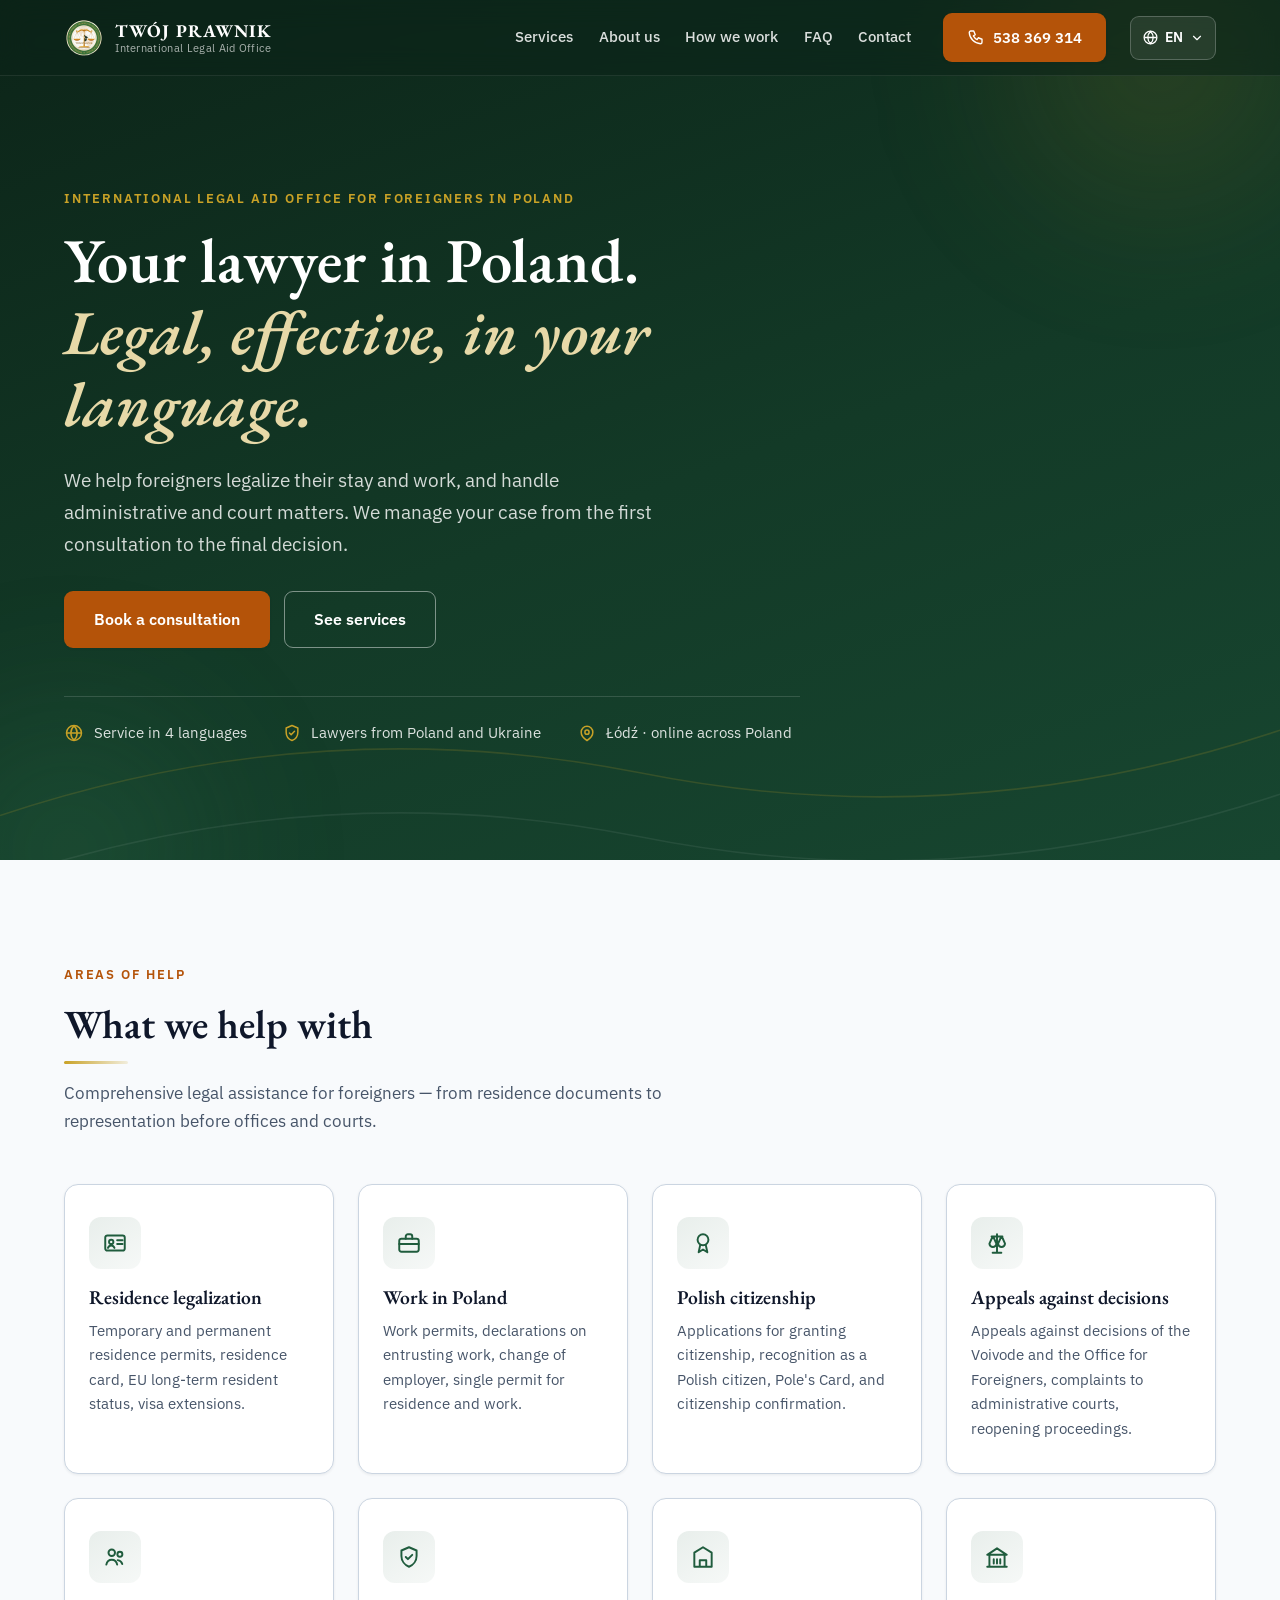
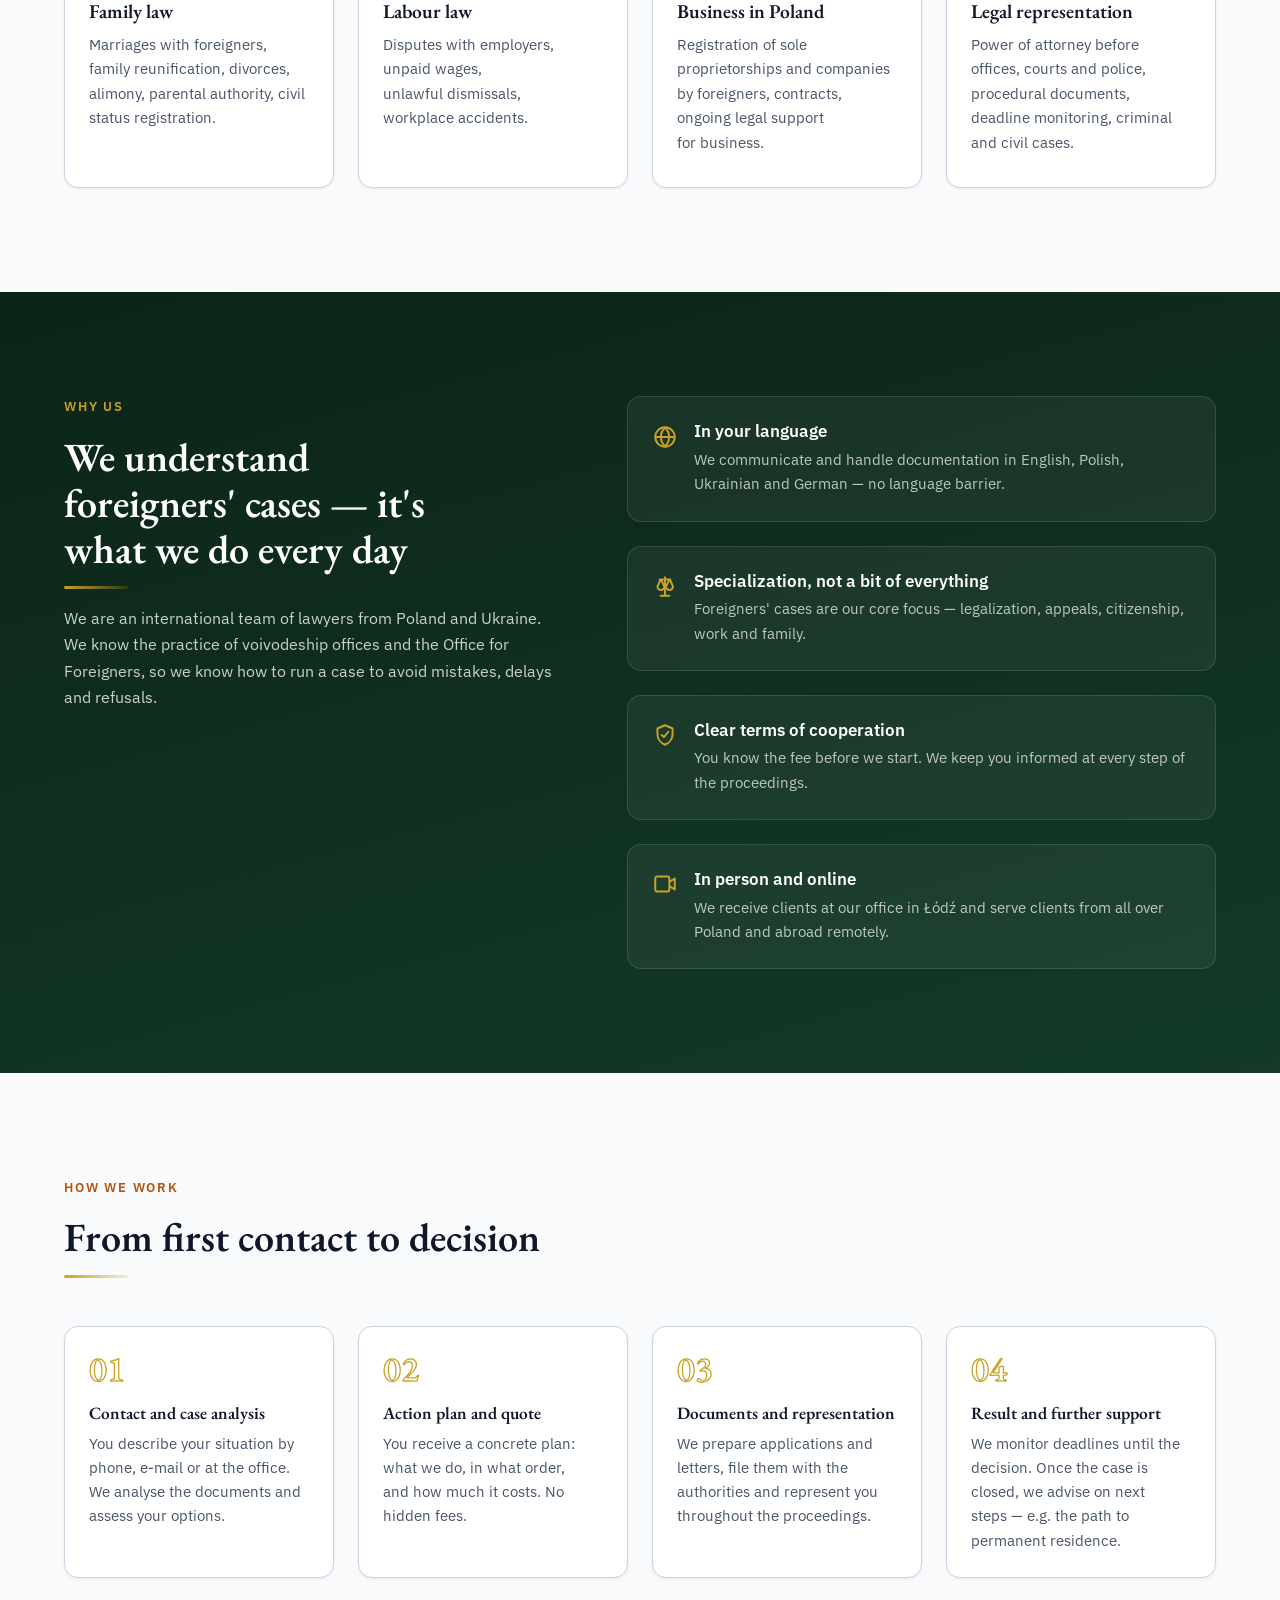
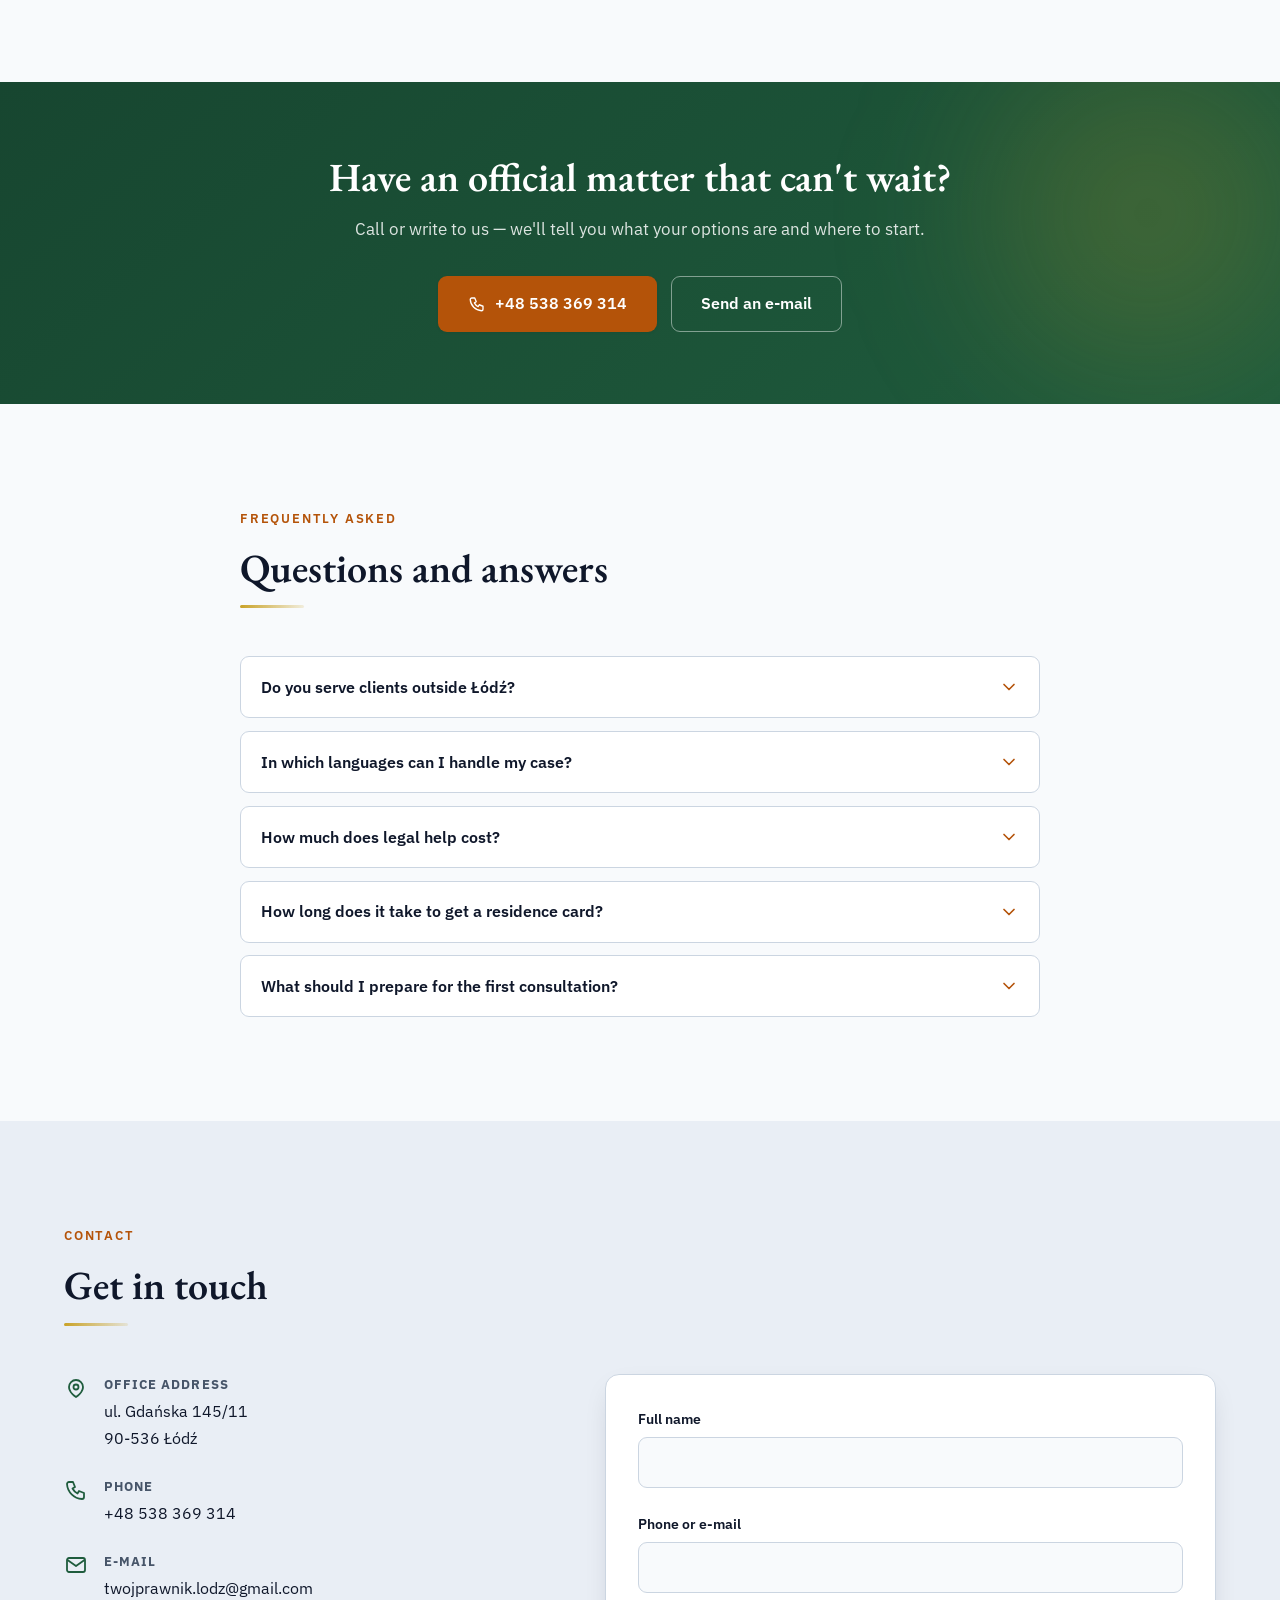
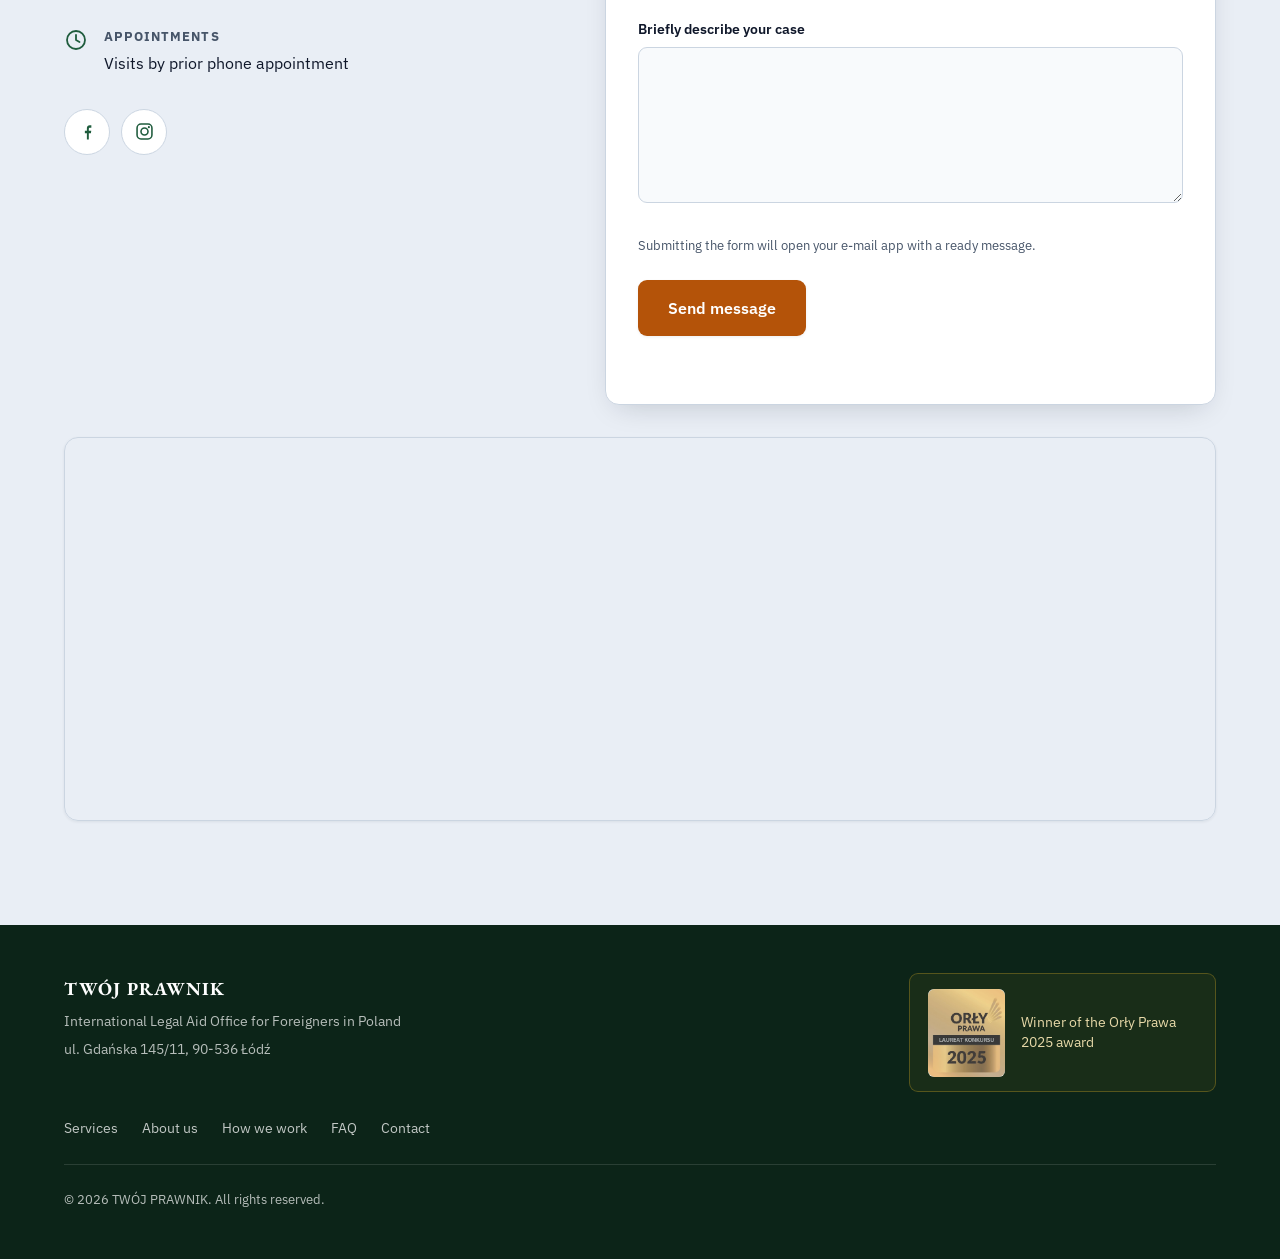
==== commit 68a3a2ea: "Pakiet poprawek premium + odznaka Orly Prawa 2025 - Odznaka Orly Prawa (Laureat konkursu 2025) w sto" ====
--- a/index.html
+++ b/index.html
@@ -8,10 +8,11 @@
   <meta property="og:title" content="TWÓJ PRAWNIK — Pomoc prawna dla cudzoziemców w Polsce">
   <meta property="og:description" content="Legalizacja pobytu i pracy, obywatelstwo, odwołania. Doradzamy w 4 językach. Łódź · online w całej Polsce.">
   <meta property="og:type" content="website">
+  <meta property="og:image" content="assets/og-image.png">
   <link rel="icon" href="assets/favicon.svg" type="image/svg+xml">
   <link rel="preconnect" href="https://fonts.googleapis.com">
   <link rel="preconnect" href="https://fonts.gstatic.com" crossorigin>
-  <link href="https://fonts.googleapis.com/css2?family=EB+Garamond:wght@500;600;700&family=Inter:wght@400;500;600&display=swap" rel="stylesheet">
+  <link href="https://fonts.googleapis.com/css2?family=EB+Garamond:wght@500;600;700&family=IBM+Plex+Sans:wght@400;500;600&display=swap" rel="stylesheet">
   <link rel="stylesheet" href="css/styles.css">
   <script type="application/ld+json">
   {
@@ -358,10 +359,16 @@
   <!-- ===== Footer ===== -->
   <footer class="site-footer">
     <div class="container footer-inner">
-      <div class="footer-brand">
-        <strong>TWÓJ PRAWNIK</strong>
-        <p data-i18n="footer.name">Międzynarodowe Biuro Pomocy Prawnej do spraw Cudzoziemców w Polsce</p>
-        <p>ul. Gdańska 145/11, 90-536 Łódź</p>
+      <div class="footer-top">
+        <div class="footer-brand">
+          <strong>TWÓJ PRAWNIK</strong>
+          <p data-i18n="footer.name">Międzynarodowe Biuro Pomocy Prawnej do spraw Cudzoziemców w Polsce</p>
+          <p>ul. Gdańska 145/11, 90-536 Łódź</p>
+        </div>
+        <div class="footer-award">
+          <img src="assets/orly-prawa-2025.webp" alt="Orły Prawa — Laureat konkursu 2025" width="85" height="96" loading="lazy">
+          <p data-i18n="footer.award">Laureat konkursu Orły Prawa 2025</p>
+        </div>
       </div>
       <nav class="footer-nav" aria-label="Stopka">
         <a href="#uslugi" data-i18n="nav.services">Usługi</a>
@@ -374,6 +381,18 @@
     </div>
   </footer>
 
+  <!-- Stała belka kontaktu na urządzeniach mobilnych -->
+  <div class="mobile-cta" role="navigation" aria-label="Szybki kontakt">
+    <a href="tel:+48538369314" class="mobile-cta-call">
+      <svg viewBox="0 0 24 24" fill="none" aria-hidden="true"><path d="M5 4h4l2 5-2.5 1.5a12 12 0 0 0 5 5L15 13l5 2v4a2 2 0 0 1-2 2A16 16 0 0 1 3 6a2 2 0 0 1 2-2z" stroke="currentColor" stroke-width="1.8" stroke-linecap="round" stroke-linejoin="round"/></svg>
+      <span data-i18n="bar.call">Zadzwoń</span>
+    </a>
+    <a href="#kontakt" class="mobile-cta-write">
+      <svg viewBox="0 0 24 24" fill="none" aria-hidden="true"><rect x="3" y="5" width="18" height="14" rx="2" stroke="currentColor" stroke-width="1.8"/><path d="m3.5 7 8.5 6 8.5-6" stroke="currentColor" stroke-width="1.8" stroke-linejoin="round"/></svg>
+      <span data-i18n="bar.write">Napisz</span>
+    </a>
+  </div>
+
   <script src="js/i18n.js"></script>
   <script src="js/main.js"></script>
 </body>
--- a/css/styles.css
+++ b/css/styles.css
@@ -22,7 +22,7 @@
   --c-gold-soft: #e7d9a8;
 
   --font-head: "EB Garamond", Georgia, serif;
-  --font-body: "Inter", system-ui, -apple-system, "Segoe UI", sans-serif;
+  --font-body: "IBM Plex Sans", system-ui, -apple-system, "Segoe UI", sans-serif;
 
   --space-1: 0.5rem;
   --space-2: 1rem;
@@ -109,6 +109,24 @@
   max-width: 42rem;
   margin-bottom: var(--space-5);
 }
+
+/* Złota linia rysująca się pod nagłówkiem sekcji po jej ujawnieniu */
+.section-head h2::after,
+.split-copy h2::after {
+  content: "";
+  display: block;
+  width: 64px;
+  height: 3px;
+  margin-top: 0.9rem;
+  border-radius: 2px;
+  background: linear-gradient(90deg, var(--c-gold), rgba(201, 162, 39, 0.15));
+  transform: scaleX(0);
+  transform-origin: left;
+  transition: transform 700ms var(--ease-out) 300ms;
+}
+
+.section-head.in-view h2::after,
+.split-copy.in-view h2::after { transform: scaleX(1); }
 
 .section-sub {
   margin-top: var(--space-2);
@@ -477,7 +495,7 @@
 
 /* keep reveal + hover transforms from fighting */
 .card.reveal { transition: transform var(--dur) var(--ease-out), box-shadow var(--dur) var(--ease-out), border-color var(--dur) var(--ease-out), opacity 650ms var(--ease-out); }
-.card.reveal:not(.in-view) { transform: translateY(26px); transition: opacity 650ms var(--ease-out), transform 650ms var(--ease-out); transition-delay: calc(var(--d, 0) * 90ms); }
+.card.reveal:not(.in-view) { transform: translateY(26px) scale(0.97); transition: opacity 650ms var(--ease-out), transform 650ms var(--ease-out); transition-delay: calc(var(--d, 0) * 90ms); }
 
 .card-icon {
   width: 52px;
@@ -738,6 +756,33 @@
 
 .footer-inner { display: grid; gap: var(--space-3); }
 
+.footer-top {
+  display: flex;
+  justify-content: space-between;
+  align-items: flex-start;
+  gap: var(--space-4);
+  flex-wrap: wrap;
+}
+
+.footer-award {
+  display: flex;
+  align-items: center;
+  gap: var(--space-2);
+  padding: 0.9rem 1.1rem;
+  border: 1px solid rgba(201, 162, 39, 0.35);
+  border-radius: var(--radius-sm);
+  background: rgba(201, 162, 39, 0.07);
+}
+
+.footer-award img { height: 88px; width: auto; border-radius: 6px; }
+
+.footer-award p {
+  max-width: 11rem;
+  font-size: 0.85rem;
+  line-height: 1.45;
+  color: var(--c-gold-soft);
+}
+
 .footer-brand strong {
   font-family: var(--font-head);
   font-size: 1.15rem;
@@ -751,6 +796,39 @@
 .footer-nav a:hover { color: var(--c-gold-soft); }
 
 .footer-note { padding-top: var(--space-3); border-top: 1px solid rgba(255, 255, 255, 0.12); font-size: 0.82rem; }
+
+/* ---------- Mobilna belka kontaktu ---------- */
+.mobile-cta {
+  display: none;
+  position: fixed;
+  left: 0; right: 0; bottom: 0;
+  z-index: 90;
+  grid-template-columns: 1fr 1fr;
+  background: var(--c-navy-950);
+  border-top: 1px solid rgba(201, 162, 39, 0.35);
+  padding-bottom: env(safe-area-inset-bottom, 0);
+  box-shadow: 0 -8px 24px -12px rgba(0, 0, 0, 0.45);
+}
+
+.mobile-cta a {
+  display: flex;
+  align-items: center;
+  justify-content: center;
+  gap: 0.55rem;
+  min-height: 56px;
+  font-weight: 600;
+  font-size: 0.98rem;
+  color: #fff;
+  text-decoration: none;
+  transition: background-color var(--dur) var(--ease-out);
+}
+
+.mobile-cta svg { width: 20px; height: 20px; flex: none; }
+
+.mobile-cta-call { background: var(--c-accent); }
+.mobile-cta-call:active { background: var(--c-accent-hover); }
+.mobile-cta-write { background: rgba(255, 255, 255, 0.06); color: var(--c-gold-soft); }
+.mobile-cta-write:active { background: rgba(255, 255, 255, 0.12); }
 
 /* ============================================================
    Responsive
@@ -808,6 +886,12 @@
 
   .section { padding-block: var(--space-6); }
 
+  /* belka kontaktu tylko na telefonach + miejsce nad nią */
+  .mobile-cta { display: grid; }
+  body { padding-bottom: calc(56px + env(safe-area-inset-bottom, 0px)); }
+
+  .footer-top { flex-direction: column; }
+
   .brand-mark { width: 34px; height: 34px; }
   .brand-text strong { font-size: 0.98rem; }
   .brand-text small { display: none; }
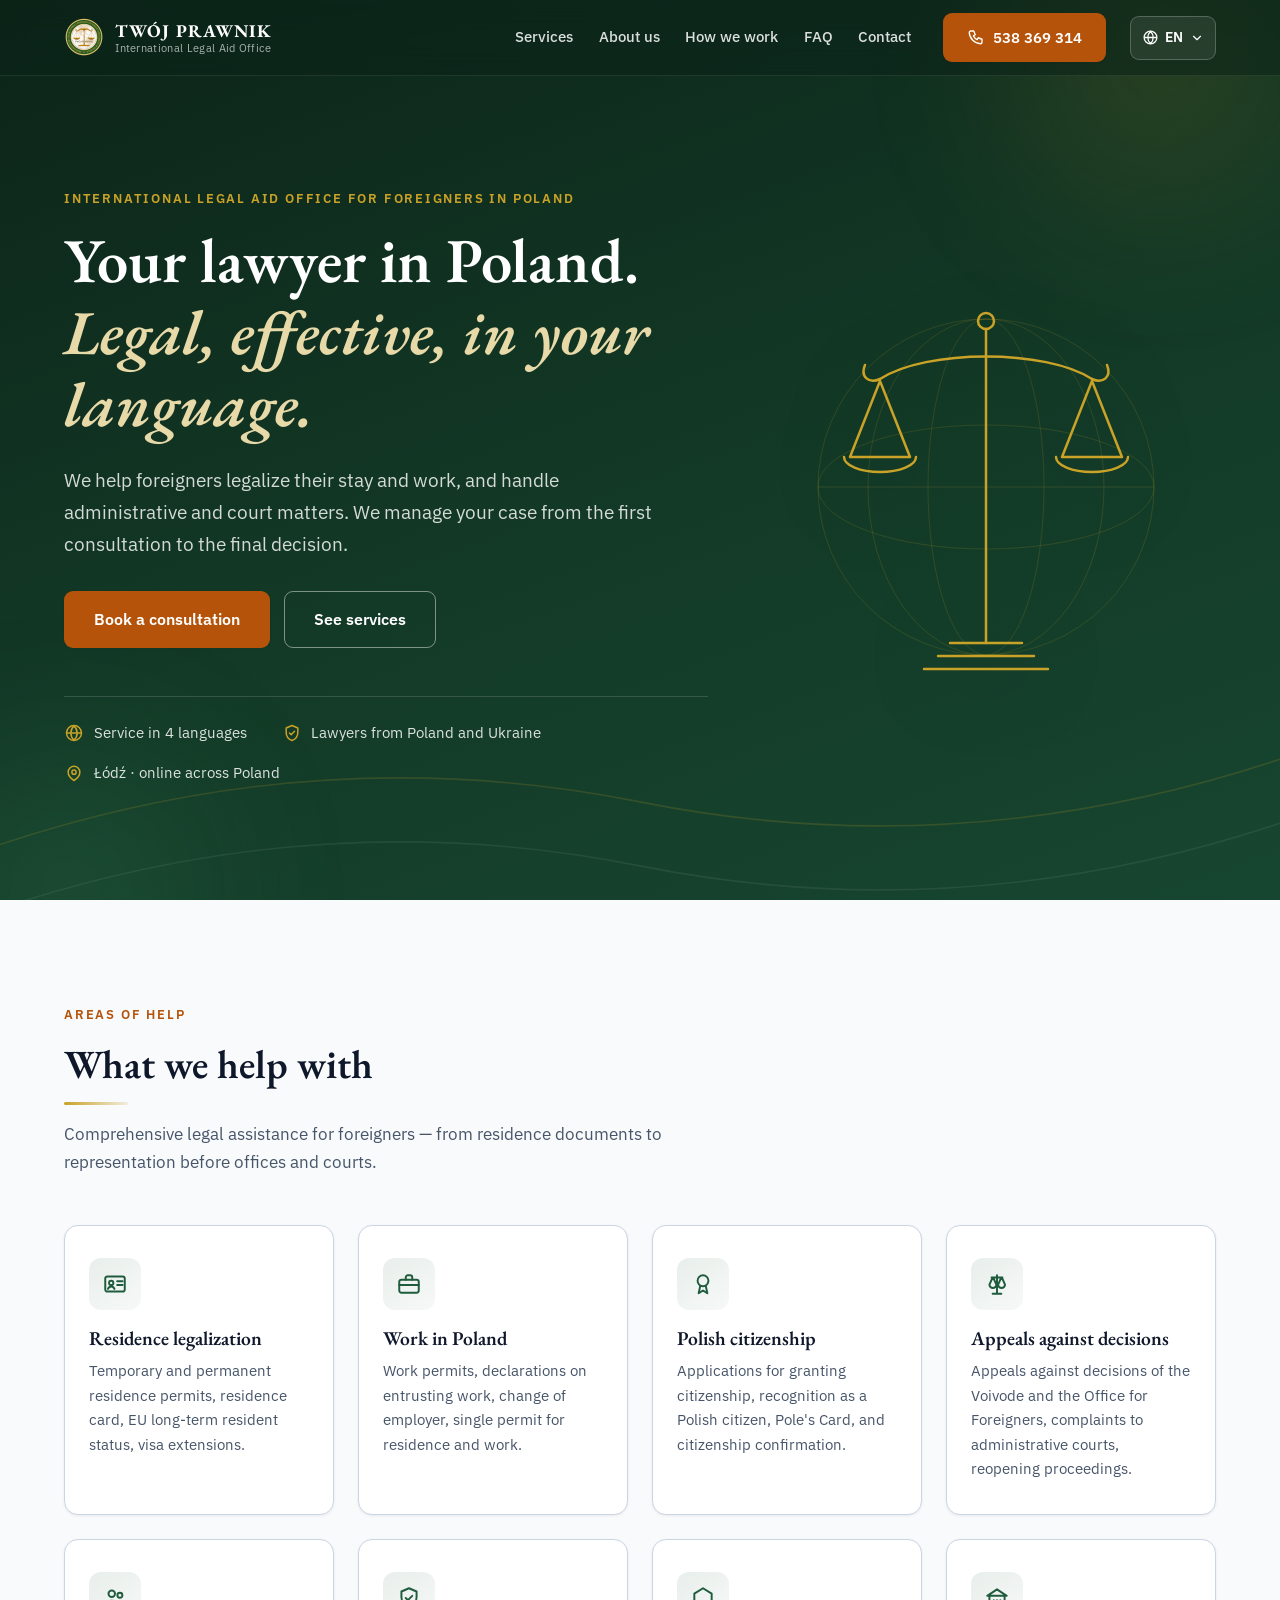
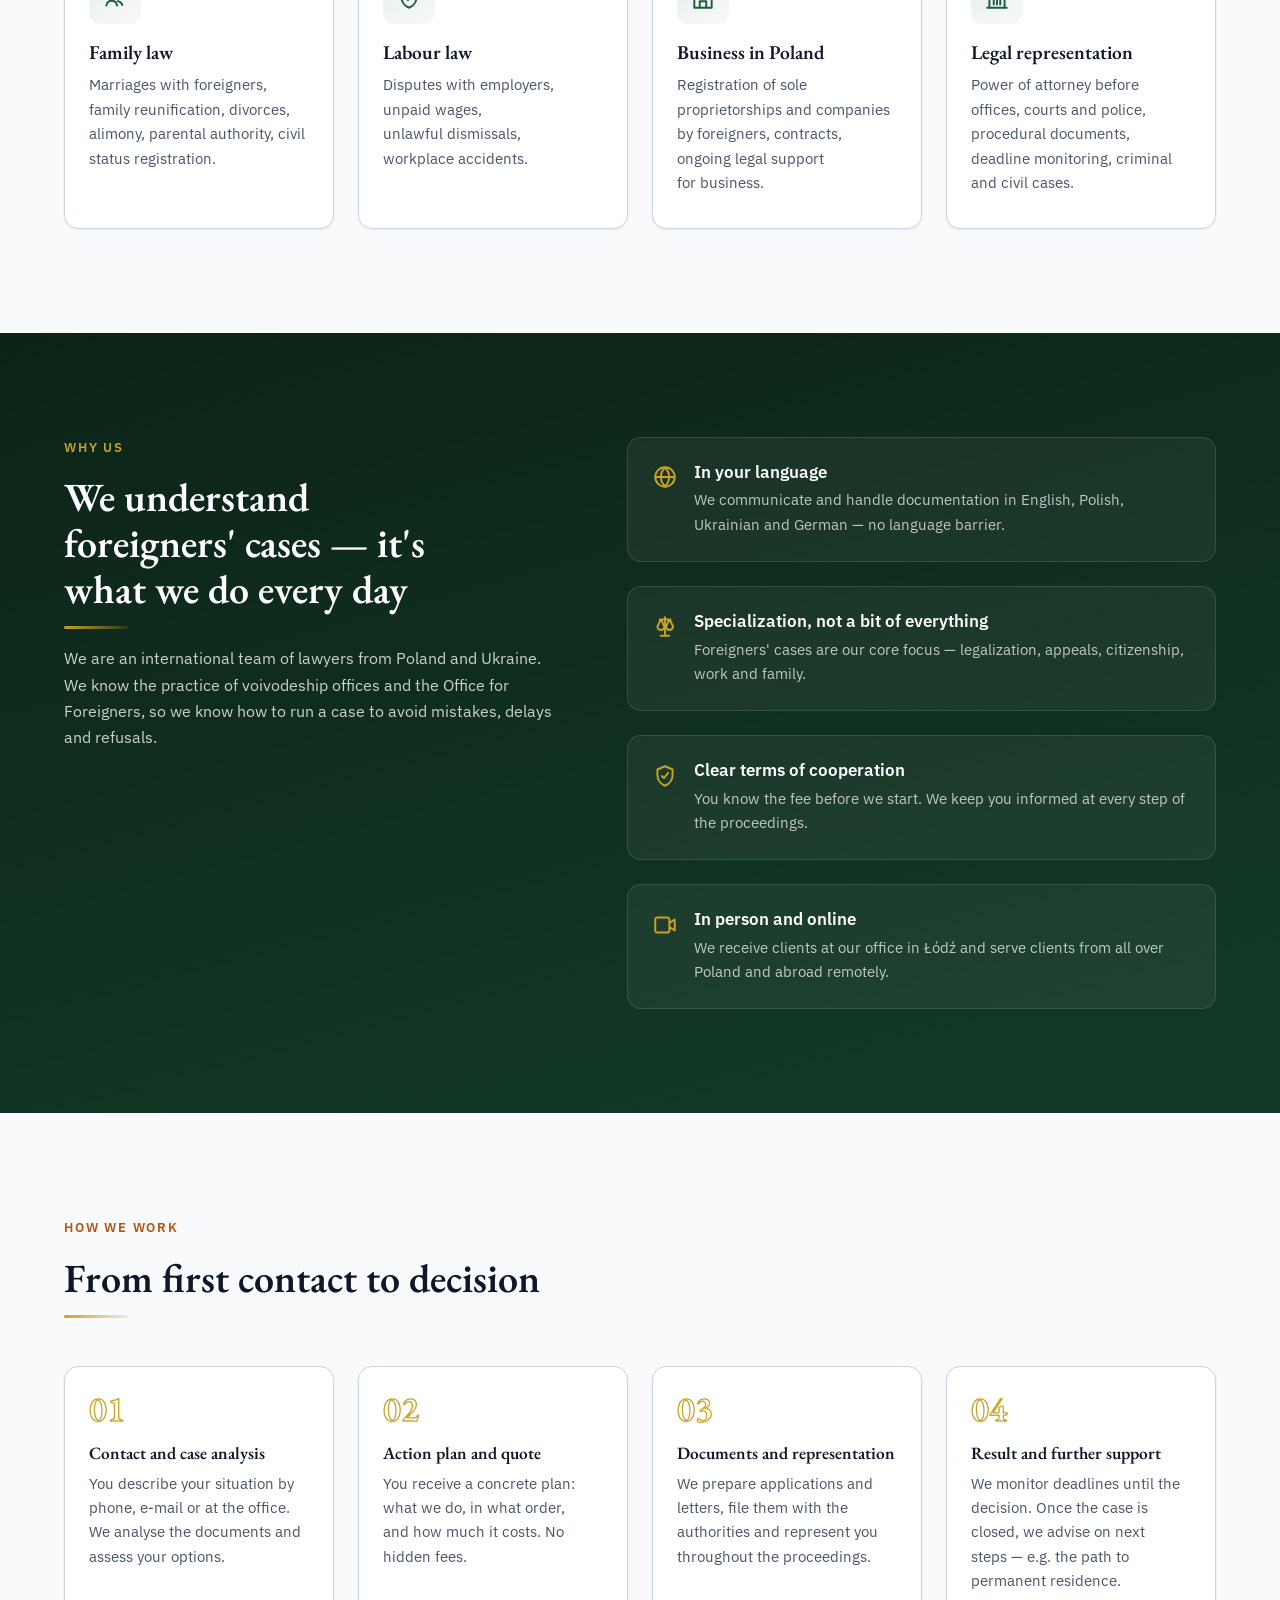
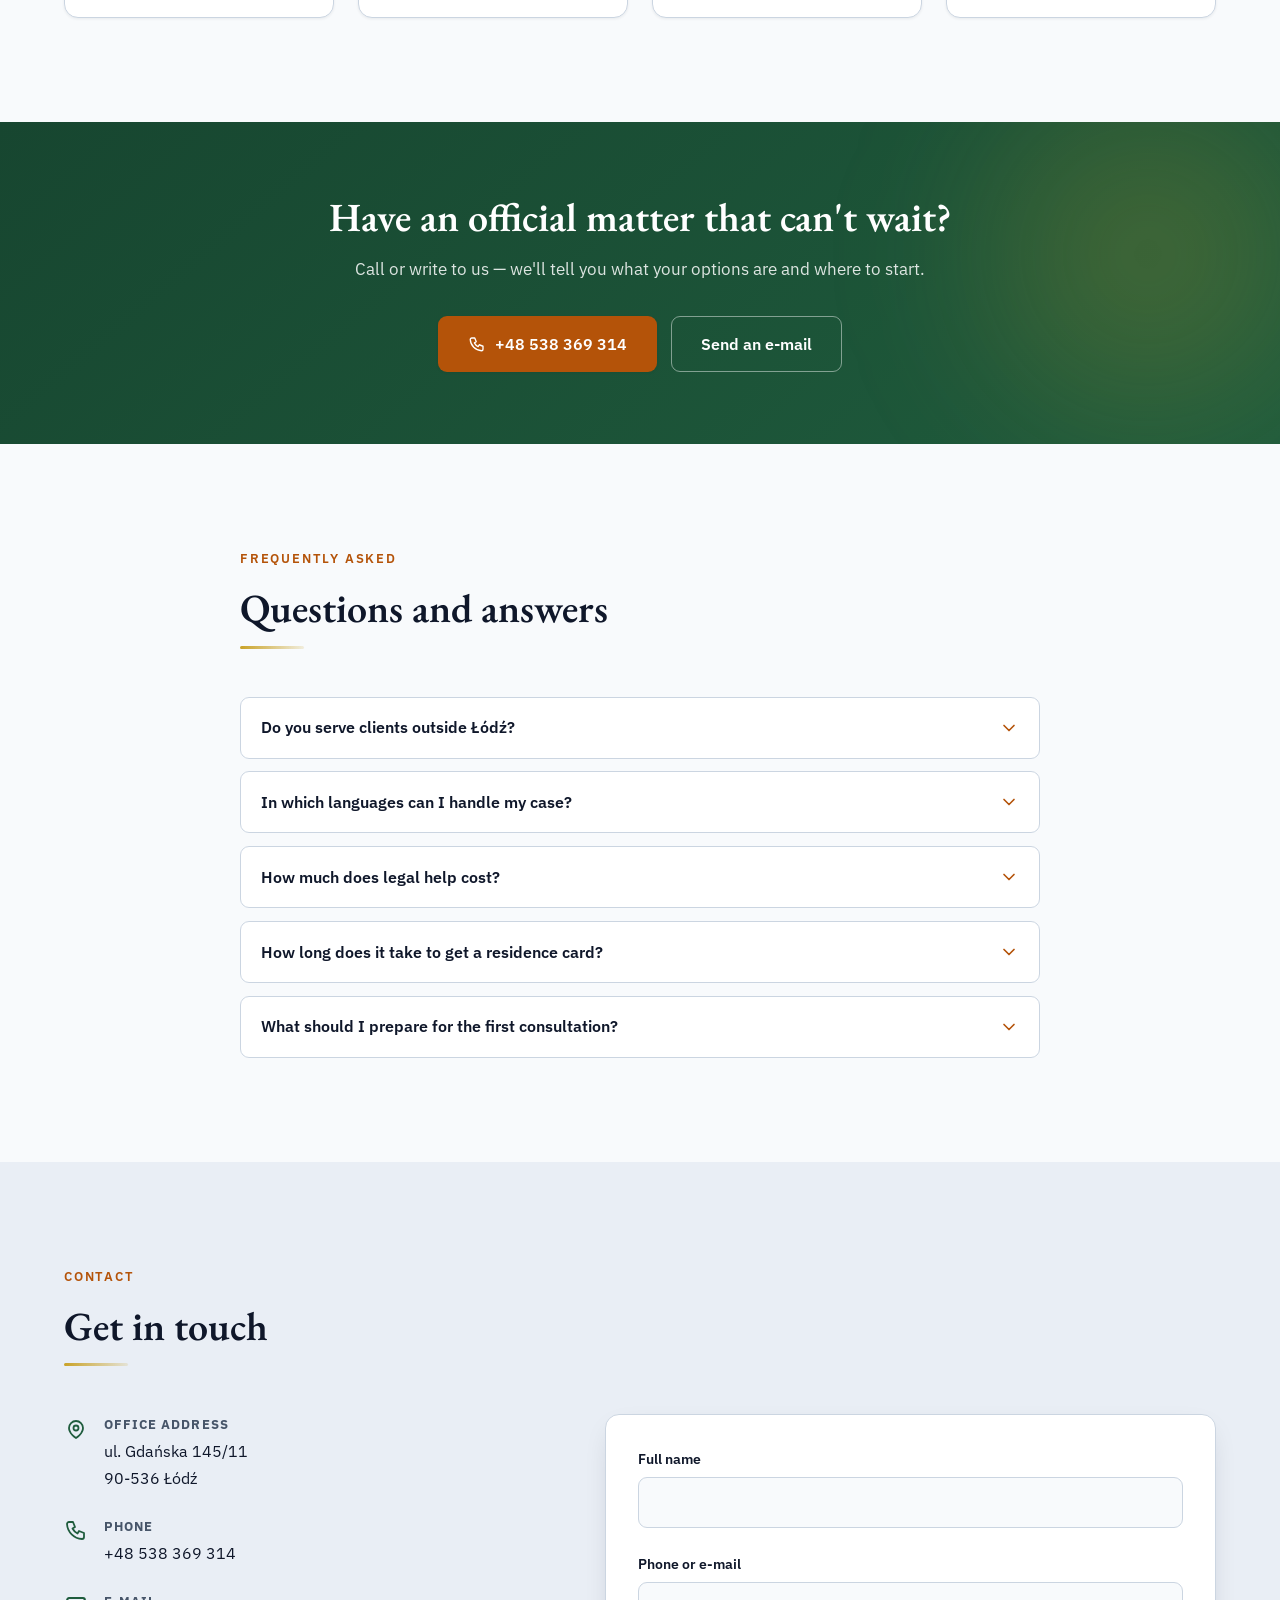
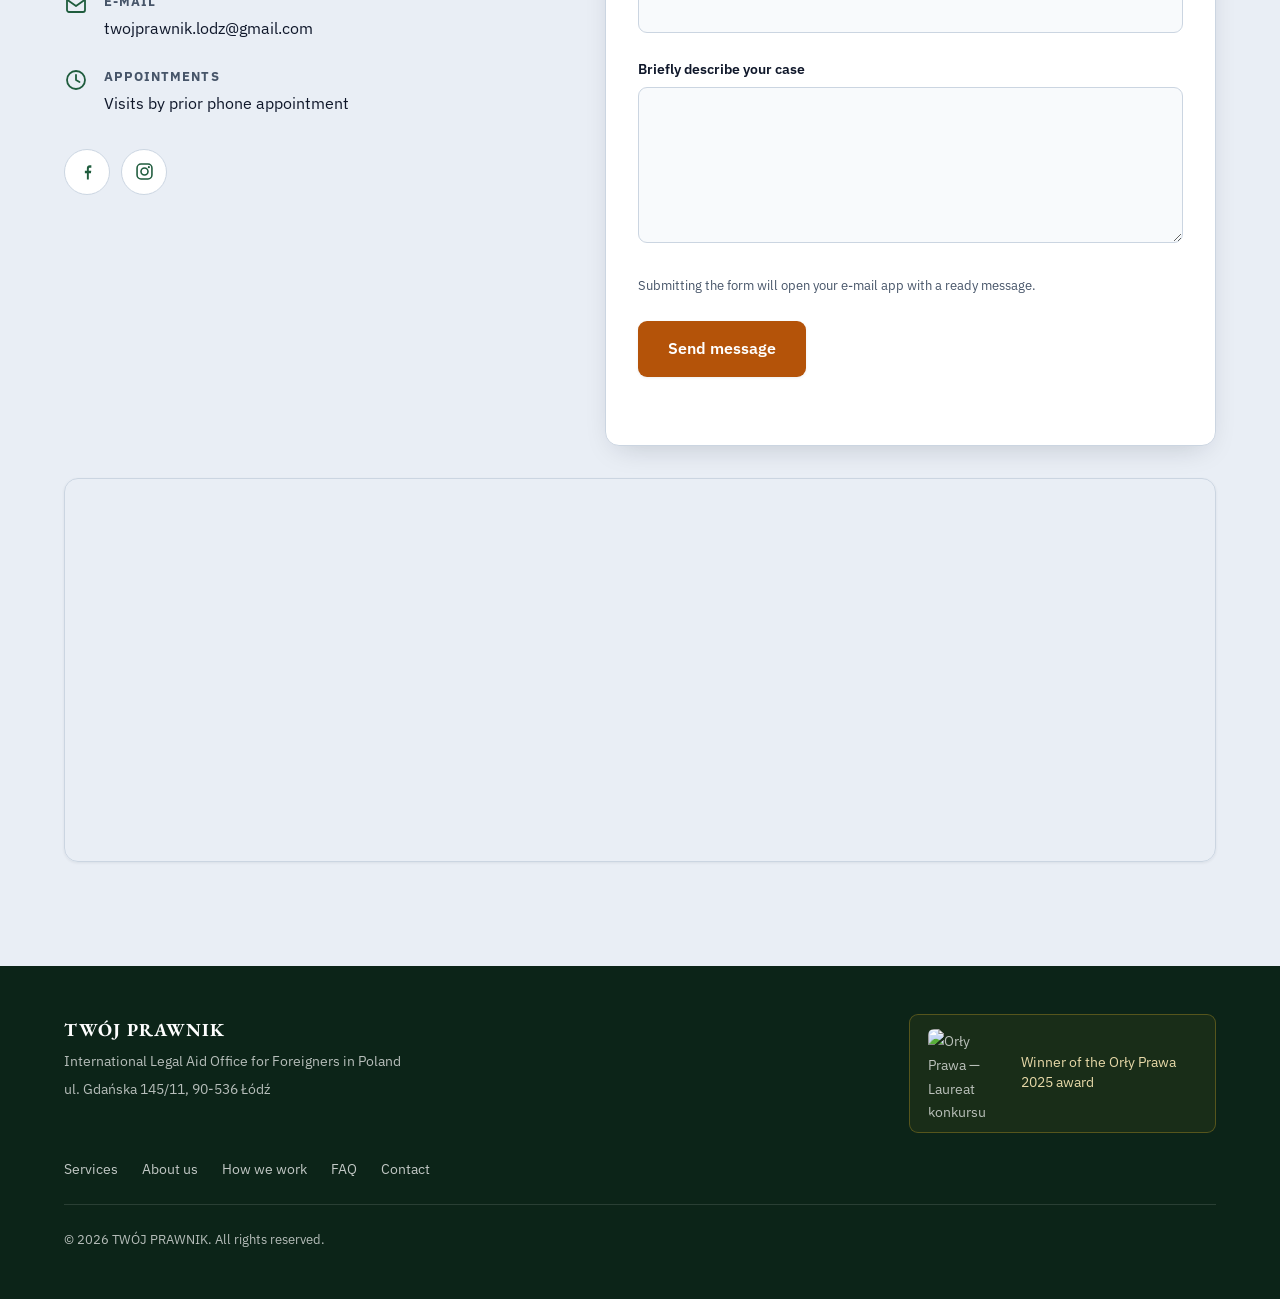
==== commit 75d5b3df: "Nowe logo klienta: okragle wyciecie z przezroczystoscia (320px), swieze og-image Co-Authored-By: Cla" ====
--- a/index.html
+++ b/index.html
@@ -8,12 +8,31 @@
   <meta property="og:title" content="TWÓJ PRAWNIK — Pomoc prawna dla cudzoziemców w Polsce">
   <meta property="og:description" content="Legalizacja pobytu i pracy, obywatelstwo, odwołania. Doradzamy w 4 językach. Łódź · online w całej Polsce.">
   <meta property="og:type" content="website">
-  <meta property="og:image" content="assets/og-image.png">
-  <link rel="icon" href="assets/favicon.svg" type="image/svg+xml">
+  <meta property="og:image" content="/assets/og-image.png">
+  <link rel="icon" href="/assets/favicon.svg" type="image/svg+xml">
   <link rel="preconnect" href="https://fonts.googleapis.com">
   <link rel="preconnect" href="https://fonts.gstatic.com" crossorigin>
   <link href="https://fonts.googleapis.com/css2?family=EB+Garamond:wght@500;600;700&family=IBM+Plex+Sans:wght@400;500;600&display=swap" rel="stylesheet">
-  <link rel="stylesheet" href="css/styles.css">
+  <link rel="stylesheet" href="/css/styles.css">
+  <script data-lang-redirect>
+  /* Auto-wybór wersji językowej — tylko na stronie głównej (PL).
+     Generator build.py usuwa ten skrypt z podstron. */
+  (function () {
+    try {
+      var map = { pl: "", uk: "ua/", en: "en/", de: "de/" };
+      var lang = localStorage.getItem("tp-lang");
+      if (!lang) {
+        var cands = navigator.languages || [navigator.language || "pl"];
+        for (var i = 0; i < cands.length; i++) {
+          var c = String(cands[i]).toLowerCase().slice(0, 2);
+          if (c === "ua" || c === "ru") c = "uk";
+          if (map[c] !== undefined) { lang = c; break; }
+        }
+      }
+      if (lang && lang !== "pl" && map[lang]) location.replace("/" + map[lang]);
+    } catch (e) { /* tryb prywatny */ }
+  })();
+  </script>
   <script type="application/ld+json">
   {
     "@context": "https://schema.org",
@@ -39,7 +58,7 @@
   <header class="site-header" id="top">
     <div class="container header-inner">
       <a href="#top" class="brand" aria-label="TWÓJ PRAWNIK — strona główna">
-<img class="brand-mark" src="assets/logo-header.png" alt="TWÓJ PRAWNIK — logo" width="160" height="160">
+<img class="brand-mark" src="/assets/logo-header.png" alt="TWÓJ PRAWNIK — logo" width="320" height="320">
         <span class="brand-text">
           <strong>TWÓJ PRAWNIK</strong>
           <small data-i18n="brand.tagline">Międzynarodowe Biuro Pomocy Prawnej</small>
@@ -66,10 +85,10 @@
             <svg class="chev" viewBox="0 0 24 24" fill="none" aria-hidden="true"><path d="m6 9 6 6 6-6" stroke="currentColor" stroke-width="2" stroke-linecap="round" stroke-linejoin="round"/></svg>
           </button>
           <ul class="lang-menu" id="langMenu" role="listbox" aria-label="Wybór języka">
-            <li><button role="option" data-lang="pl" aria-selected="true"><span class="lang-code">PL</span> Polski</button></li>
-            <li><button role="option" data-lang="uk" aria-selected="false"><span class="lang-code">UA</span> Українська</button></li>
-            <li><button role="option" data-lang="en" aria-selected="false"><span class="lang-code">EN</span> English</button></li>
-            <li><button role="option" data-lang="de" aria-selected="false"><span class="lang-code">DE</span> Deutsch</button></li>
+            <li><a role="option" data-lang="pl" href="/" aria-selected="true"><span class="lang-code">PL</span> Polski</a></li>
+            <li><a role="option" data-lang="uk" href="/ua/" aria-selected="false"><span class="lang-code">UA</span> Українська</a></li>
+            <li><a role="option" data-lang="en" href="/en/" aria-selected="false"><span class="lang-code">EN</span> English</a></li>
+            <li><a role="option" data-lang="de" href="/de/" aria-selected="false"><span class="lang-code">DE</span> Deutsch</a></li>
           </ul>
         </div>
 
@@ -114,6 +133,36 @@
               <span data-i18n="hero.trust3">Łódź · online w całej Polsce</span>
             </li>
           </ul>
+        </div>
+
+        <!-- Waga sprawiedliwości rysująca się przy wejściu (tylko desktop) -->
+        <div class="hero-art" aria-hidden="true">
+          <svg viewBox="0 0 420 500" fill="none">
+            <g class="art-globe" stroke="rgba(201,162,39,0.16)" stroke-width="1">
+              <circle cx="210" cy="250" r="168"/>
+              <ellipse cx="210" cy="250" rx="118" ry="168"/>
+              <ellipse cx="210" cy="250" rx="58" ry="168"/>
+              <ellipse cx="210" cy="250" rx="168" ry="62"/>
+              <path d="M42 250h336"/>
+            </g>
+            <g class="art-scale" stroke="#c9a227" stroke-width="2.5" stroke-linecap="round" stroke-linejoin="round">
+              <circle class="draw" pathLength="1" style="--dd:0s" cx="210" cy="84" r="8"/>
+              <path class="draw" pathLength="1" style="--dd:.15s" d="M210 92v314"/>
+              <path class="draw" pathLength="1" style="--dd:1s" d="M174 406h72M162 419h96M148 432h124"/>
+              <g class="art-beam">
+                <path class="draw" pathLength="1" style="--dd:.35s" d="M104 142C150 112 270 112 316 142"/>
+                <path class="draw" pathLength="1" style="--dd:.5s" d="M104 142c-11 5-20-2-15-14M316 142c11 5 20-2 15-14"/>
+                <g class="art-pan">
+                  <path class="draw" pathLength="1" style="--dd:.65s" d="M104 144l-30 76M104 144l30 76M74 220h60"/>
+                  <path class="draw" pathLength="1" style="--dd:.85s" d="M68 220a36 15 0 0 0 72 0"/>
+                </g>
+                <g class="art-pan">
+                  <path class="draw" pathLength="1" style="--dd:.65s" d="M316 144l-30 76M316 144l30 76M286 220h60"/>
+                  <path class="draw" pathLength="1" style="--dd:.85s" d="M280 220a36 15 0 0 0 72 0"/>
+                </g>
+              </g>
+            </g>
+          </svg>
         </div>
       </div>
     </section>
@@ -393,7 +442,6 @@
     </a>
   </div>
 
-  <script src="js/i18n.js"></script>
-  <script src="js/main.js"></script>
+  <script src="/js/main.js"></script>
 </body>
 </html>
--- a/css/styles.css
+++ b/css/styles.css
@@ -313,23 +313,22 @@
   pointer-events: auto;
 }
 
-.lang-menu button {
+.lang-menu a {
   display: flex;
   align-items: center;
   gap: 0.7rem;
   width: 100%;
   min-height: 44px;
   padding: 0.5rem 0.8rem;
-  border: 0;
-  background: none;
   border-radius: 7px;
   font-size: 0.92rem;
   color: var(--c-text);
   text-align: left;
+  text-decoration: none;
   transition: background-color 150ms var(--ease-out);
 }
-.lang-menu button:hover { background: var(--c-muted); }
-.lang-menu button[aria-selected="true"] { background: var(--c-muted); font-weight: 600; }
+.lang-menu a:hover { background: var(--c-muted); text-decoration: none; }
+.lang-menu a[aria-selected="true"] { background: var(--c-muted); font-weight: 600; }
 
 .lang-code {
   font-size: 0.7rem;
@@ -408,6 +407,65 @@
 .hero-inner { position: relative; }
 
 .hero-copy { max-width: 46rem; }
+
+/* --- Waga sprawiedliwości (autorska grafika hero, desktop) --- */
+.hero-art { display: none; }
+
+@media (min-width: 1024px) {
+  .hero-inner {
+    display: grid;
+    grid-template-columns: minmax(0, 7fr) minmax(0, 5fr);
+    gap: var(--space-5);
+    align-items: center;
+  }
+
+  .hero-art {
+    display: block;
+    opacity: 0;
+    animation: artIn 900ms var(--ease-out) 200ms forwards;
+  }
+
+  .hero-art svg {
+    width: 100%;
+    max-width: 420px;
+    margin-inline: auto;
+    filter: drop-shadow(0 12px 40px rgba(0, 0, 0, 0.35));
+  }
+}
+
+@keyframes artIn {
+  from { opacity: 0; transform: translateY(20px); }
+  to   { opacity: 1; transform: translateY(0); }
+}
+
+.art-globe {
+  opacity: 0;
+  animation: globeIn 1200ms ease 400ms forwards;
+}
+
+@keyframes globeIn { to { opacity: 1; } }
+
+/* rysowanie linii wagi: pathLength=1 -> dasharray/dashoffset w [0,1] */
+.draw {
+  stroke-dasharray: 1;
+  stroke-dashoffset: 1;
+  animation: drawIn 1100ms var(--ease-out) forwards;
+  animation-delay: calc(300ms + var(--dd, 0s));
+}
+
+@keyframes drawIn { to { stroke-dashoffset: 0; } }
+
+/* delikatne kołysanie belki po narysowaniu */
+.art-beam {
+  transform-origin: 210px 122px;
+  transform-box: view-box;
+  animation: beamSway 9s ease-in-out 2.2s infinite alternate;
+}
+
+@keyframes beamSway {
+  from { transform: rotate(-1.4deg); }
+  to   { transform: rotate(1.4deg); }
+}
 
 .hero .eyebrow { color: var(--c-gold); }
 
@@ -919,4 +977,8 @@
 
   .rise, .reveal { opacity: 1; transform: none; }
   .orb { animation: none; }
-}
+  .hero-art { opacity: 1; }
+  .draw { stroke-dashoffset: 0; animation: none; }
+  .art-globe { opacity: 1; animation: none; }
+  .art-beam { animation: none; }
+}
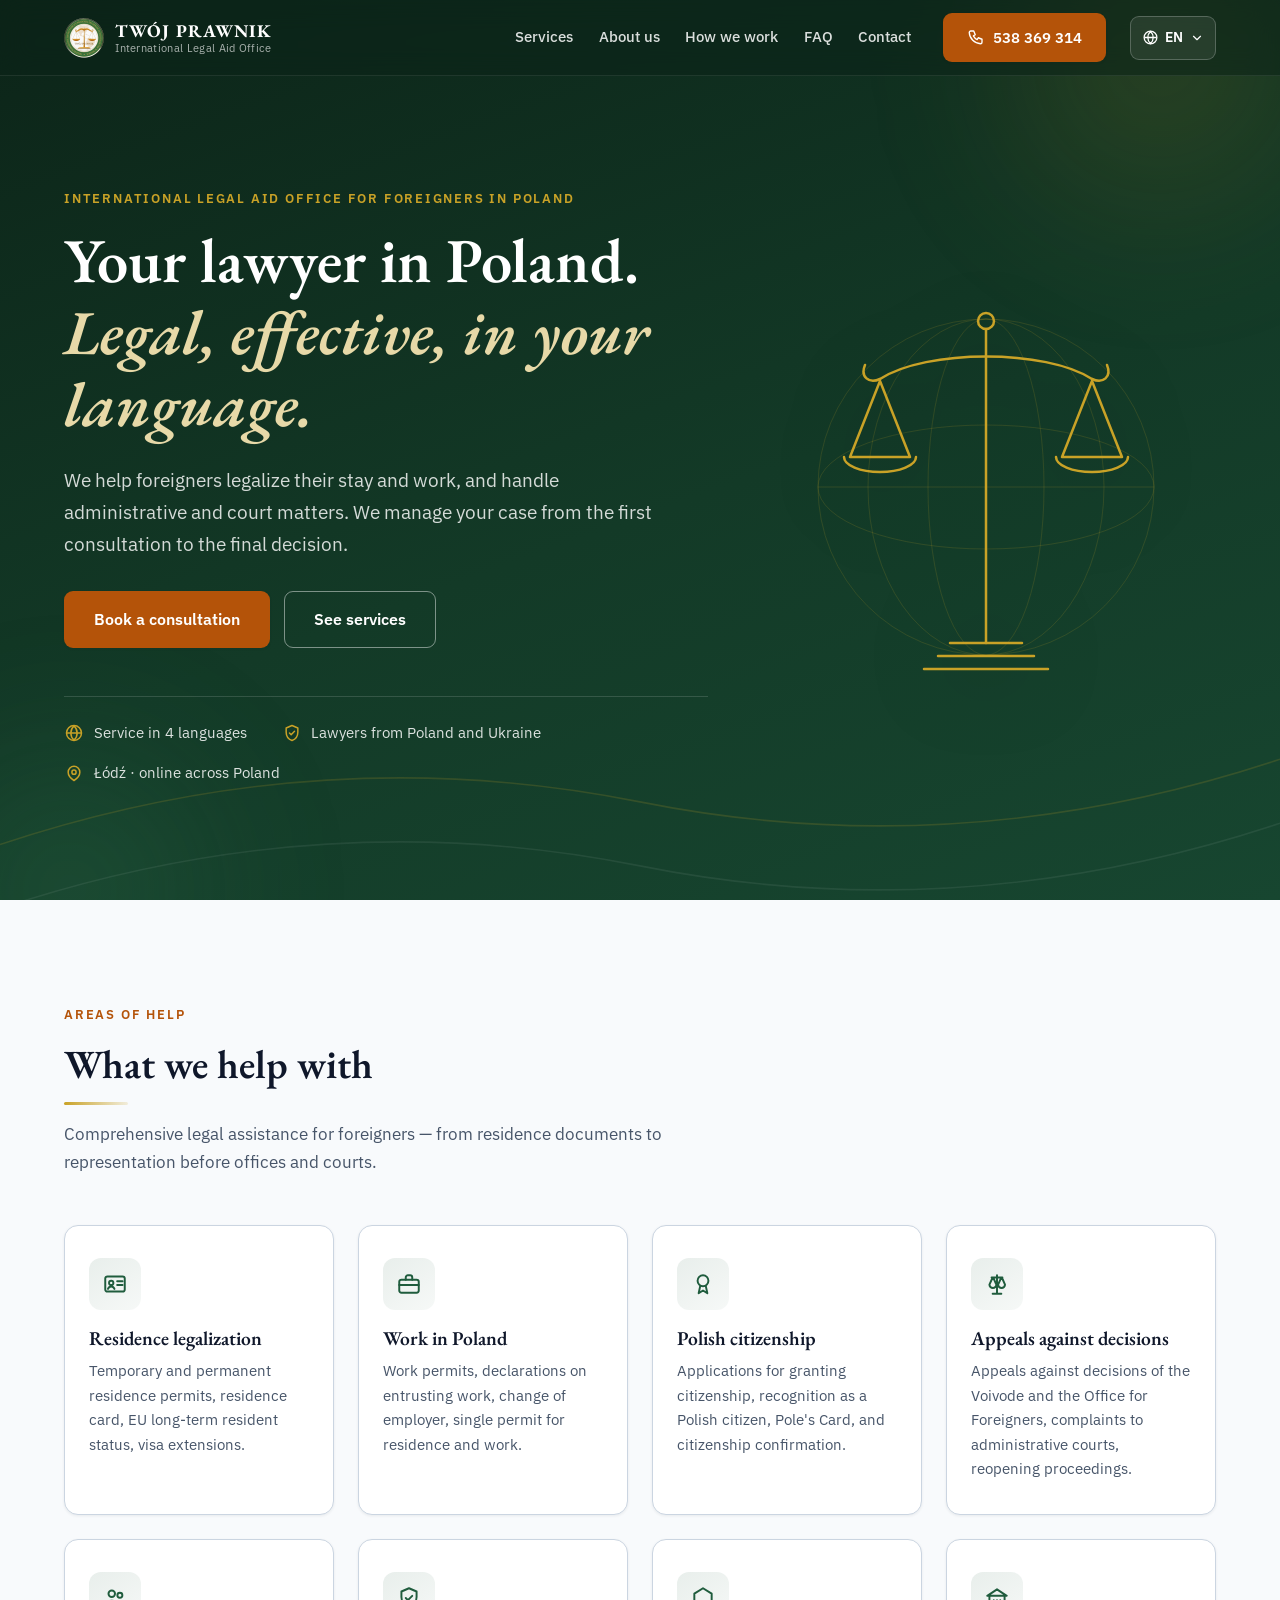
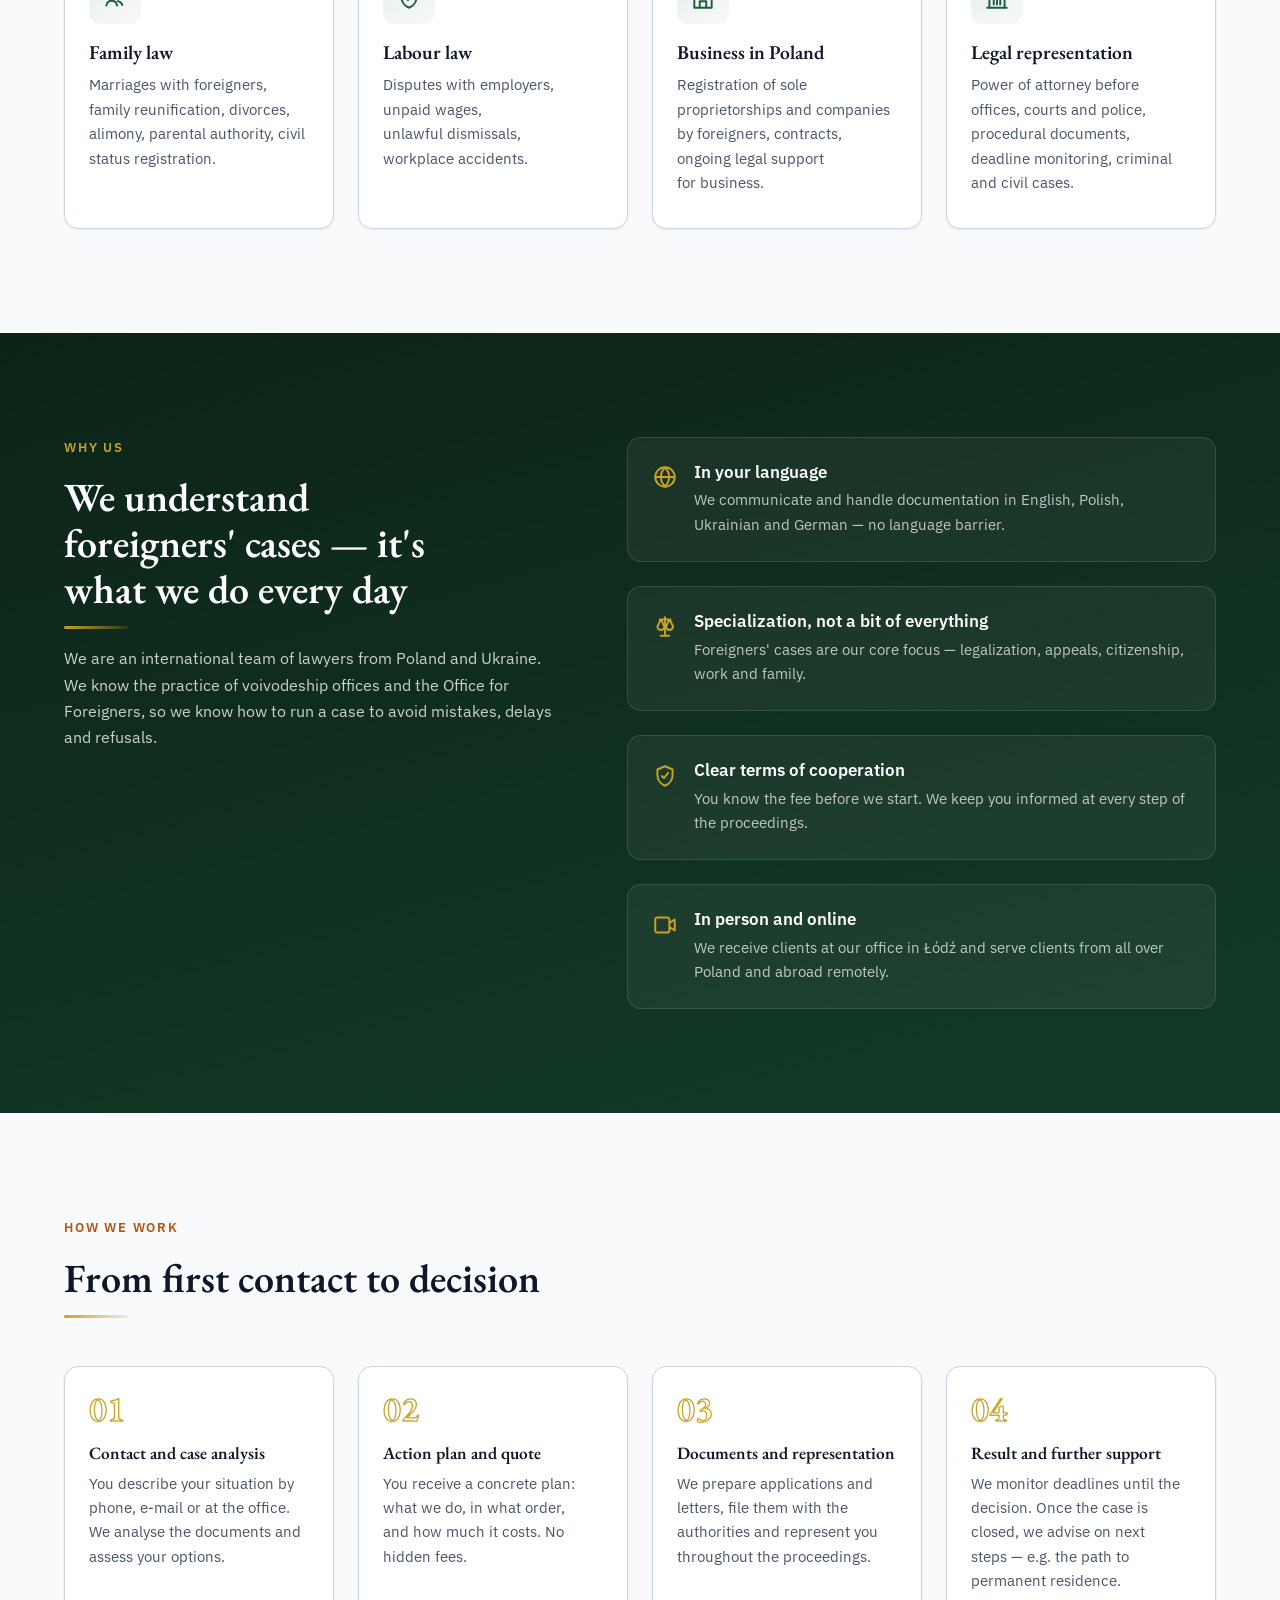
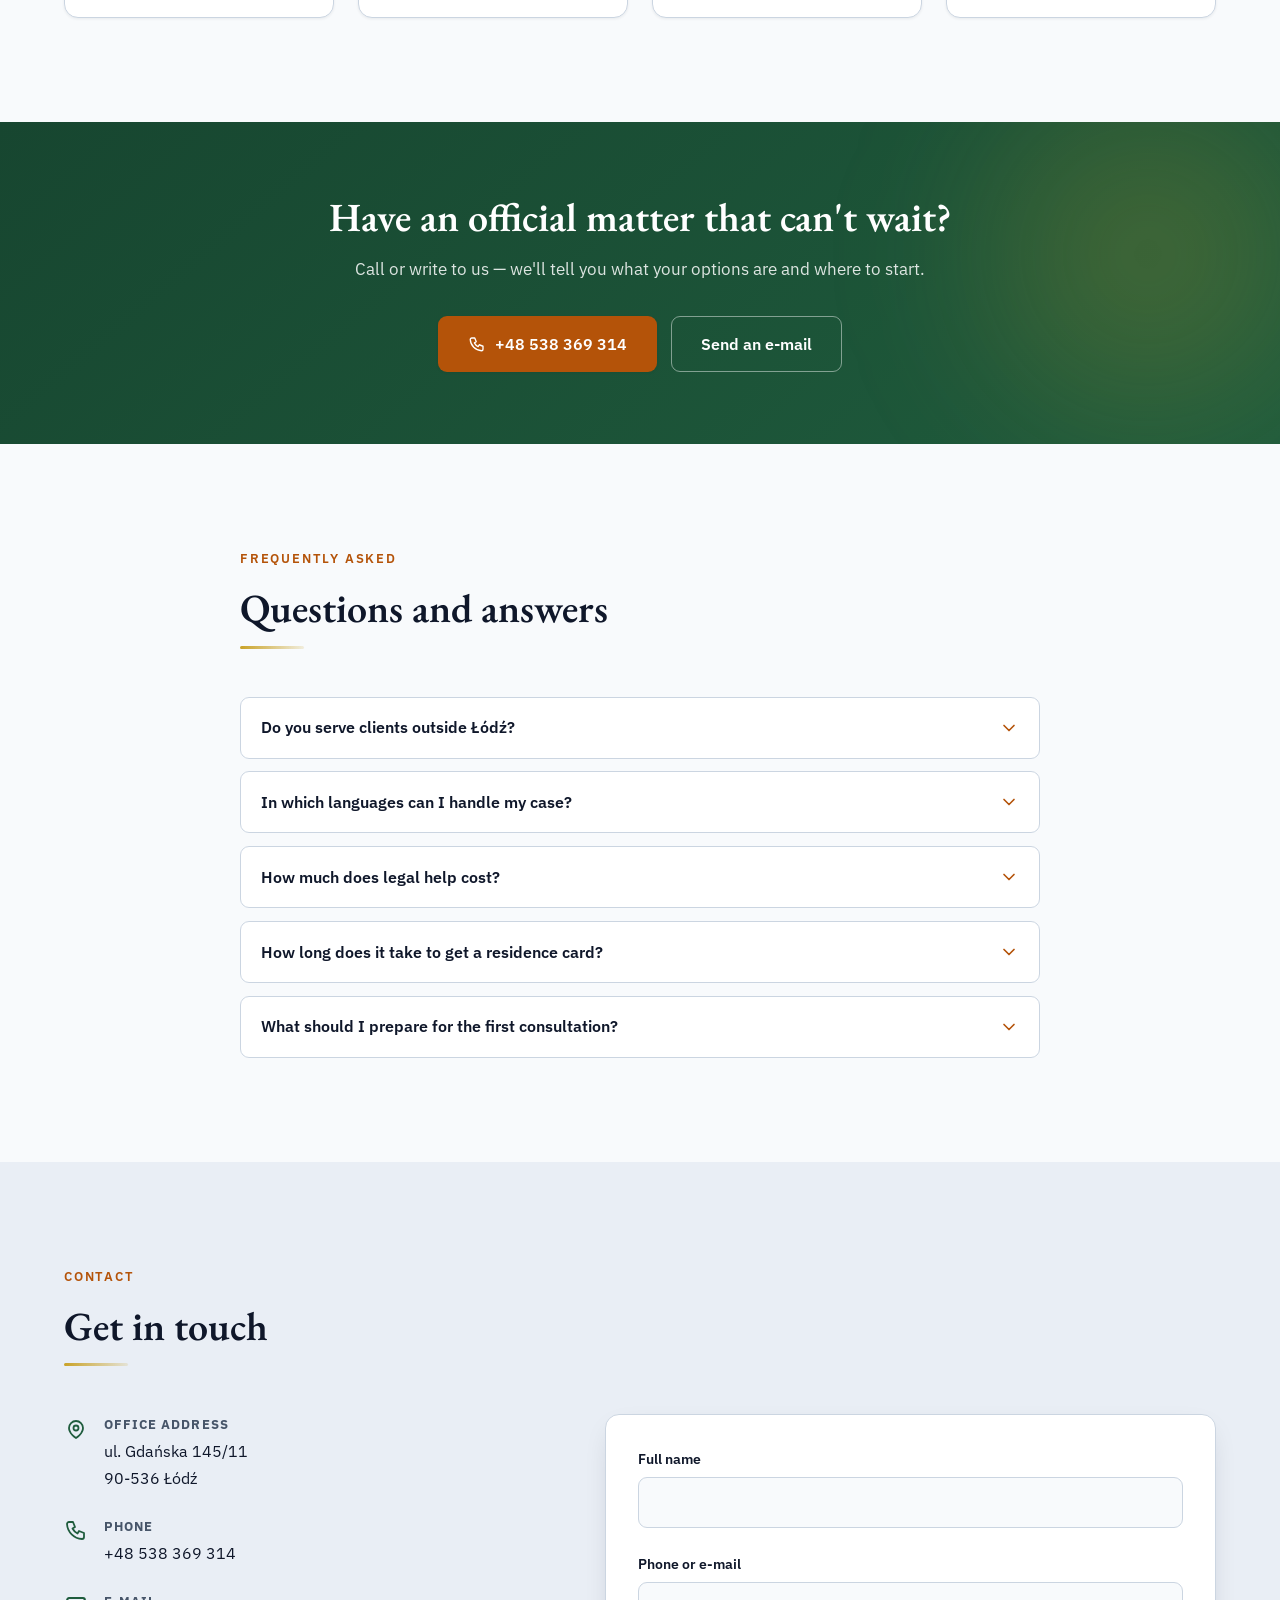
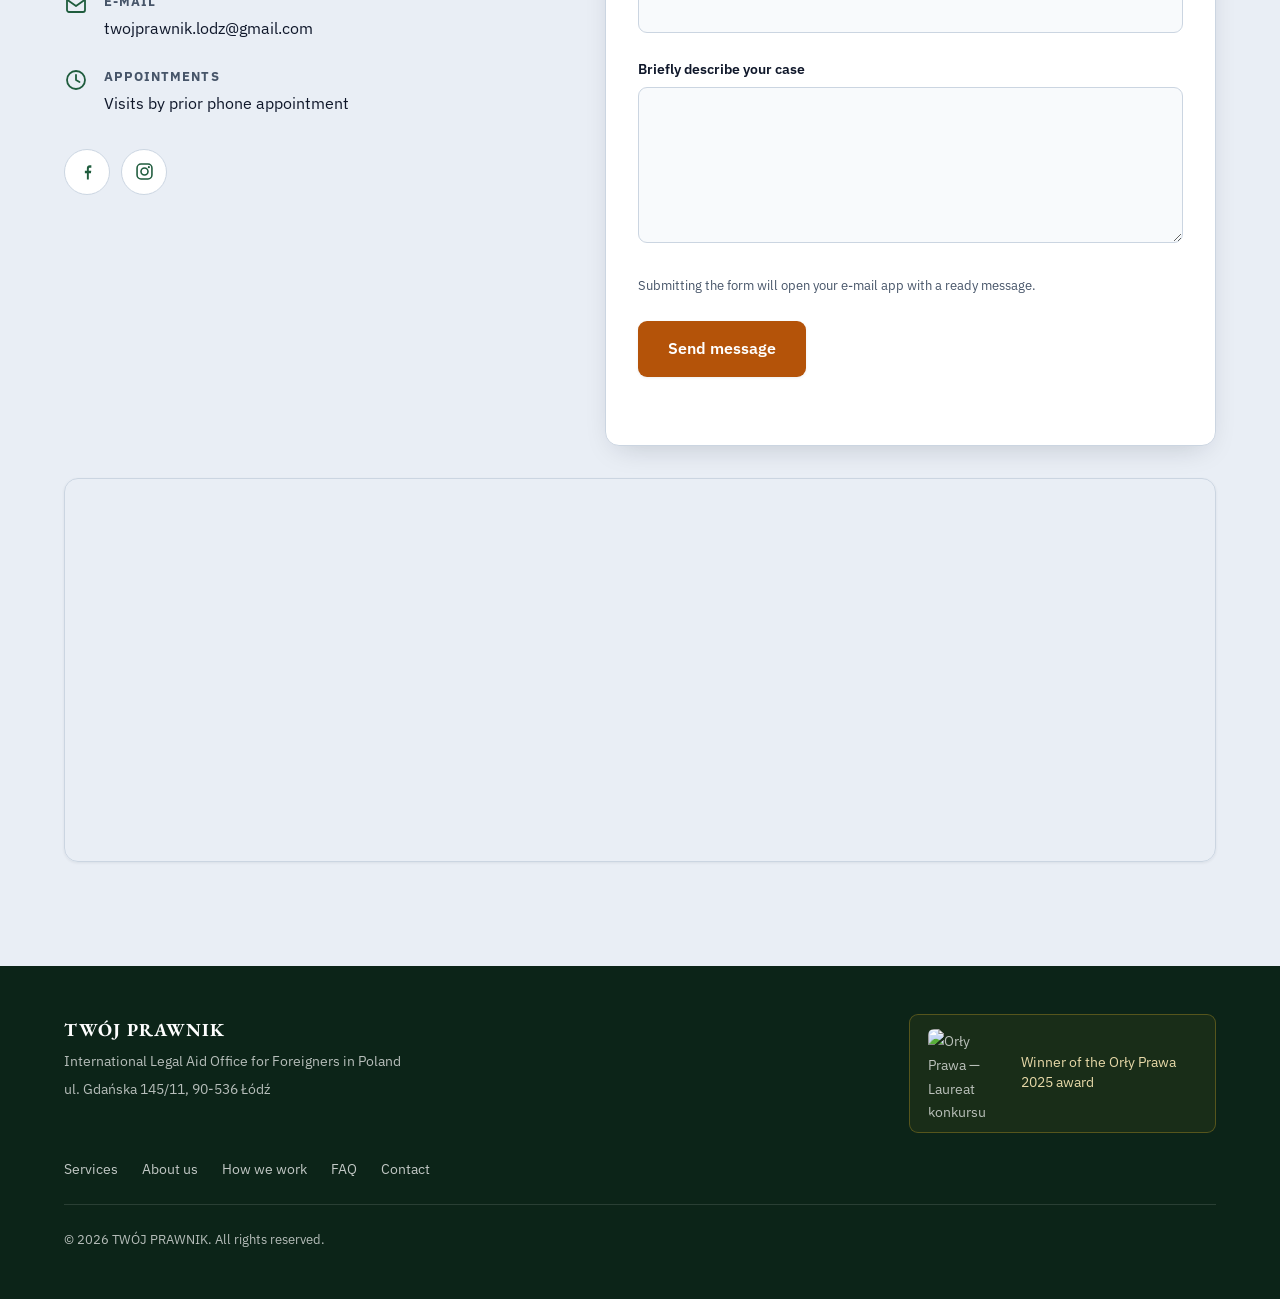
==== commit 03103467: "Cache-busting dla logo w headerze (?v=2) Co-Authored-By: Claude Fable 5 <noreply@anthropic.com>" ====
--- a/index.html
+++ b/index.html
@@ -58,7 +58,7 @@
   <header class="site-header" id="top">
     <div class="container header-inner">
       <a href="#top" class="brand" aria-label="TWÓJ PRAWNIK — strona główna">
-<img class="brand-mark" src="/assets/logo-header.png" alt="TWÓJ PRAWNIK — logo" width="320" height="320">
+<img class="brand-mark" src="/assets/logo-header.png?v=2" alt="TWÓJ PRAWNIK — logo" width="320" height="320">
         <span class="brand-text">
           <strong>TWÓJ PRAWNIK</strong>
           <small data-i18n="brand.tagline">Międzynarodowe Biuro Pomocy Prawnej</small>
